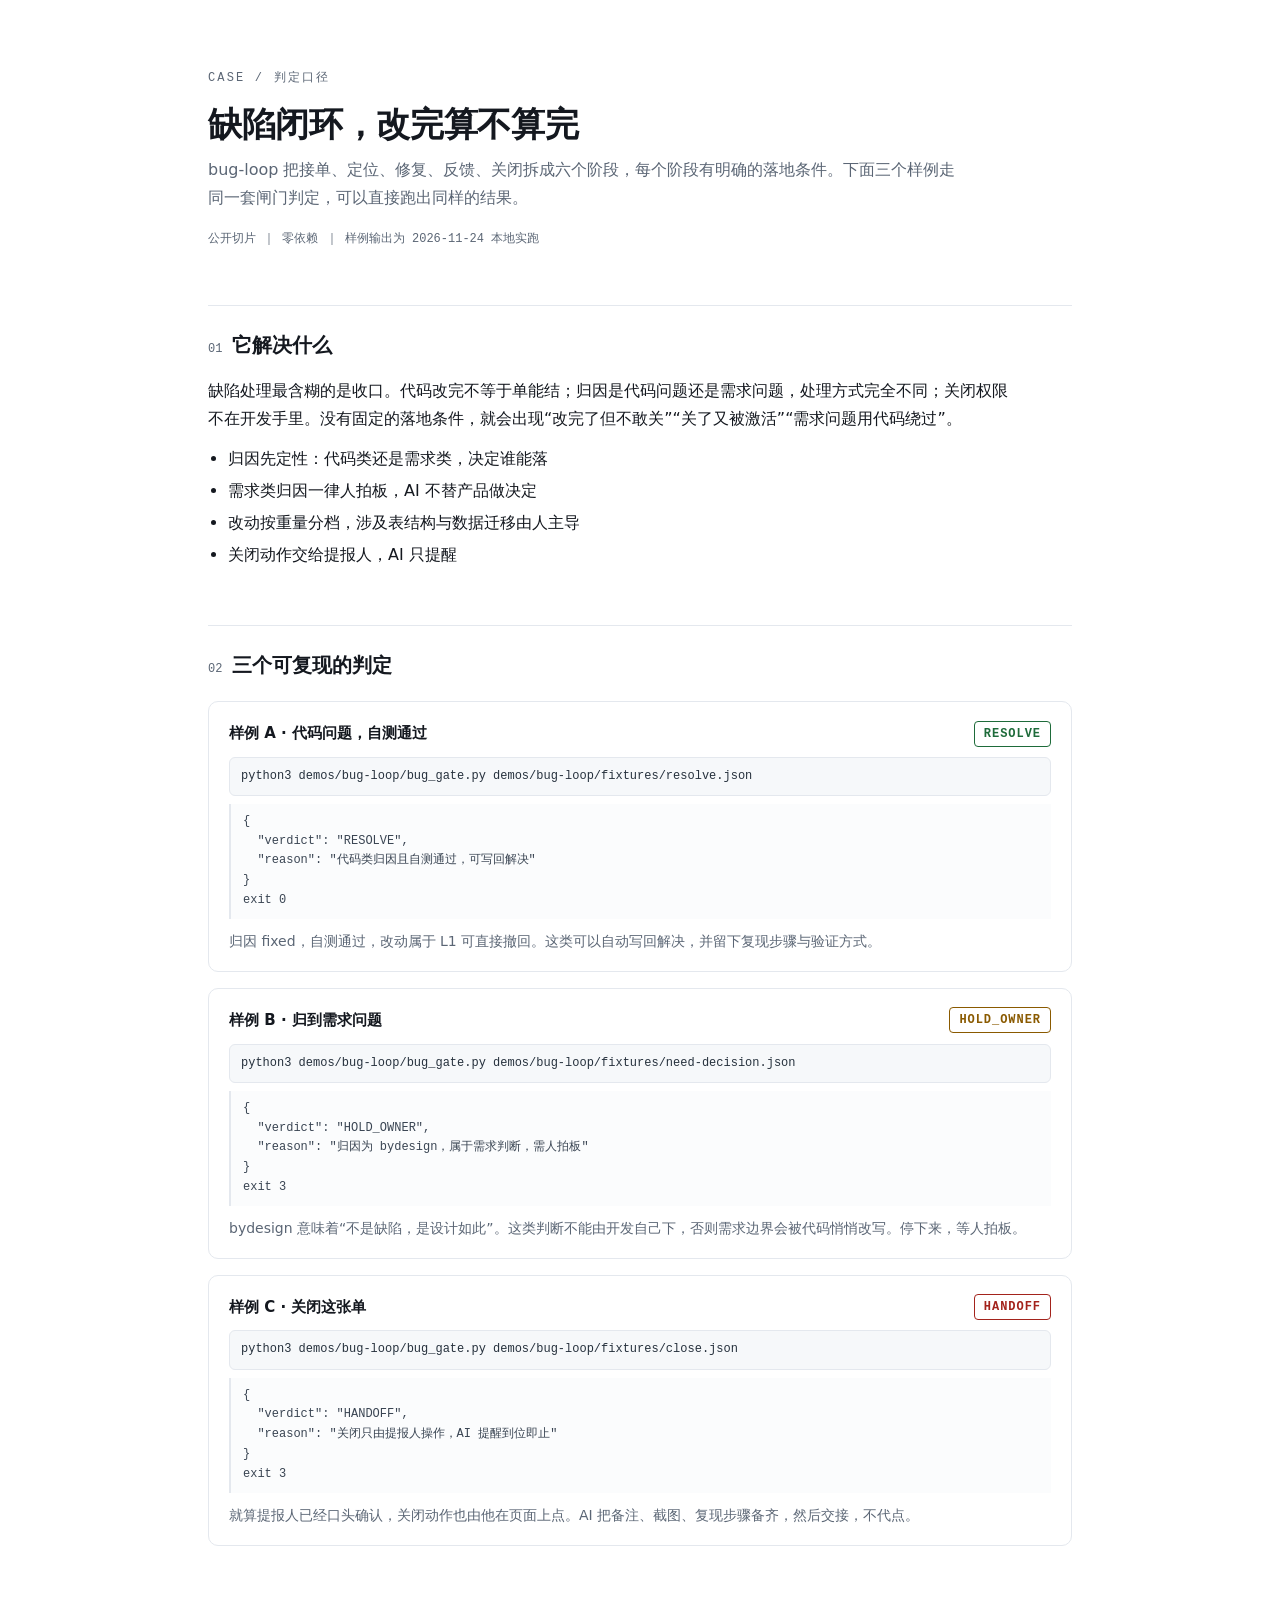
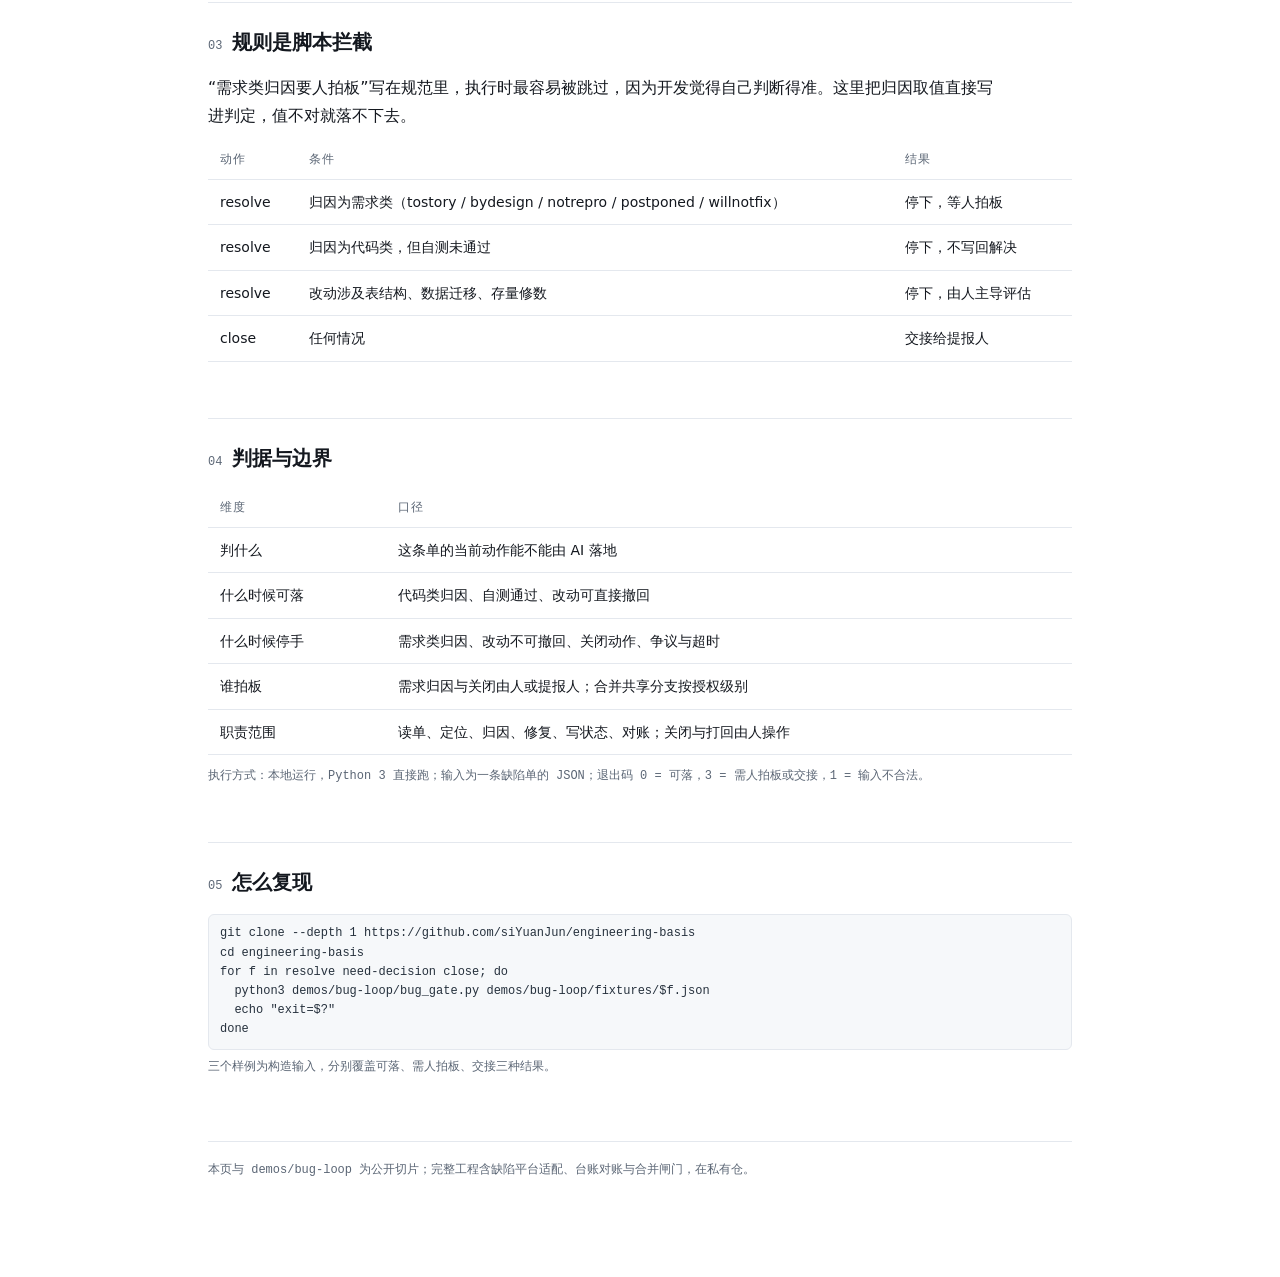
==== cases/bug-loop.html @ cb211ea6 "补缺陷、需求、表达三页，首页与索引同步" ====
<!DOCTYPE html>
<html lang="zh-CN">
<head>
<meta charset="utf-8">
<meta name="viewport" content="width=device-width, initial-scale=1">
<title>bug-loop · 缺陷收口的判定口径</title>
<style>
  :root{
    --ink:#14181F; --sub:#5B6675; --line:#E4E8EE; --bg:#FFFFFF; --soft:#F6F8FA;
    --block:#A3231C; --approve:#1E6B3A; --escalate:#8A5A00;
    --mono:ui-monospace,SFMono-Regular,"SF Mono",Menlo,Consolas,"Liberation Mono",monospace;
  }
  *{box-sizing:border-box}
  body{margin:0;background:var(--bg);color:var(--ink);
    font:16px/1.75 "PingFang SC","Noto Sans CJK SC","Microsoft YaHei",system-ui,sans-serif;
    -webkit-font-smoothing:antialiased}
  .wrap{max-width:920px;margin:0 auto;padding:72px 28px 96px}
  .eyebrow{font:12px/1 var(--mono);letter-spacing:.18em;color:var(--sub);text-transform:uppercase}
  h1{font-size:34px;line-height:1.3;margin:18px 0 10px;letter-spacing:-.01em}
  .lead{color:var(--sub);font-size:16px;margin:0 0 8px;max-width:760px}
  .meta{font:12px/1.6 var(--mono);color:var(--sub);margin-top:18px}
  h2{font-size:20px;margin:56px 0 14px;padding-top:22px;border-top:1px solid var(--line)}
  h2 .n{font:12px/1 var(--mono);color:var(--sub);margin-right:10px}
  p{margin:0 0 12px;max-width:800px}
  ul{margin:0 0 12px;padding-left:20px;max-width:800px}
  li{margin:4px 0}
  .cards{display:grid;gap:16px;margin:18px 0 8px}
  .card{border:1px solid var(--line);border-radius:10px;padding:18px 20px;background:#fff}
  .card .hd{display:flex;align-items:center;justify-content:space-between;gap:12px;margin-bottom:10px}
  .card .hd b{font-size:15px}
  .badge{font:600 12px/1 var(--mono);letter-spacing:.08em;padding:6px 9px;border-radius:4px;border:1px solid currentColor}
  .badge.block{color:var(--block)}
  .badge.approve{color:var(--approve)}
  .badge.escalate{color:var(--escalate)}
  .cmd{font:12px/1.6 var(--mono);background:var(--soft);border:1px solid var(--line);
    border-radius:6px;padding:9px 11px;margin:8px 0;color:#26313D;overflow-x:auto;white-space:pre}
  .out{font:12px/1.65 var(--mono);background:#FBFCFD;border-left:2px solid var(--line);
    padding:8px 12px;margin:6px 0 10px;color:#3A4553;white-space:pre;overflow-x:auto}
  .say{font-size:14px;color:var(--sub);margin:0}
  table{width:100%;border-collapse:collapse;margin:12px 0;font-size:14px}
  th,td{text-align:left;padding:10px 12px;border-bottom:1px solid var(--line);vertical-align:top}
  th{font:12px/1.4 var(--mono);color:var(--sub);letter-spacing:.06em;font-weight:500}
  .k{font:12px/1.6 var(--mono);color:var(--sub)}
  footer{margin-top:64px;padding-top:18px;border-top:1px solid var(--line);
    font:12px/1.8 var(--mono);color:var(--sub)}
</style>
</head>
<body>
<div class="wrap">

  <div class="eyebrow">CASE / 判定口径</div>
  <h1>缺陷闭环，改完算不算完</h1>
  <p class="lead">bug-loop 把接单、定位、修复、反馈、关闭拆成六个阶段，每个阶段有明确的落地条件。下面三个样例走同一套闸门判定，可以直接跑出同样的结果。</p>
  <div class="meta">公开切片 ｜ 零依赖 ｜ 样例输出为 2026-11-24 本地实跑</div>

  <h2><span class="n">01</span>它解决什么</h2>
  <p>缺陷处理最含糊的是收口。代码改完不等于单能结；归因是代码问题还是需求问题，处理方式完全不同；关闭权限不在开发手里。没有固定的落地条件，就会出现“改完了但不敢关”“关了又被激活”“需求问题用代码绕过”。</p>
  <ul>
    <li>归因先定性：代码类还是需求类，决定谁能落</li>
    <li>需求类归因一律人拍板，AI 不替产品做决定</li>
    <li>改动按重量分档，涉及表结构与数据迁移由人主导</li>
    <li>关闭动作交给提报人，AI 只提醒</li>
  </ul>

  <h2><span class="n">02</span>三个可复现的判定</h2>
  <div class="cards">

    <div class="card">
      <div class="hd"><b>样例 A · 代码问题，自测通过</b><span class="badge approve">RESOLVE</span></div>
      <div class="cmd">python3 demos/bug-loop/bug_gate.py demos/bug-loop/fixtures/resolve.json</div>
      <div class="out">{
  "verdict": "RESOLVE",
  "reason": "代码类归因且自测通过，可写回解决"
}
exit 0</div>
      <p class="say">归因 fixed，自测通过，改动属于 L1 可直接撤回。这类可以自动写回解决，并留下复现步骤与验证方式。</p>
    </div>

    <div class="card">
      <div class="hd"><b>样例 B · 归到需求问题</b><span class="badge escalate">HOLD_OWNER</span></div>
      <div class="cmd">python3 demos/bug-loop/bug_gate.py demos/bug-loop/fixtures/need-decision.json</div>
      <div class="out">{
  "verdict": "HOLD_OWNER",
  "reason": "归因为 bydesign，属于需求判断，需人拍板"
}
exit 3</div>
      <p class="say">bydesign 意味着“不是缺陷，是设计如此”。这类判断不能由开发自己下，否则需求边界会被代码悄悄改写。停下来，等人拍板。</p>
    </div>

    <div class="card">
      <div class="hd"><b>样例 C · 关闭这张单</b><span class="badge block">HANDOFF</span></div>
      <div class="cmd">python3 demos/bug-loop/bug_gate.py demos/bug-loop/fixtures/close.json</div>
      <div class="out">{
  "verdict": "HANDOFF",
  "reason": "关闭只由提报人操作，AI 提醒到位即止"
}
exit 3</div>
      <p class="say">就算提报人已经口头确认，关闭动作也由他在页面上点。AI 把备注、截图、复现步骤备齐，然后交接，不代点。</p>
    </div>

  </div>

  <h2><span class="n">03</span>规则是脚本拦截</h2>
  <p>“需求类归因要人拍板”写在规范里，执行时最容易被跳过，因为开发觉得自己判断得准。这里把归因取值直接写进判定，值不对就落不下去。</p>
  <table>
    <tr><th>动作</th><th>条件</th><th>结果</th></tr>
    <tr><td>resolve</td><td>归因为需求类（tostory / bydesign / notrepro / postponed / willnotfix）</td><td>停下，等人拍板</td></tr>
    <tr><td>resolve</td><td>归因为代码类，但自测未通过</td><td>停下，不写回解决</td></tr>
    <tr><td>resolve</td><td>改动涉及表结构、数据迁移、存量修数</td><td>停下，由人主导评估</td></tr>
    <tr><td>close</td><td>任何情况</td><td>交接给提报人</td></tr>
  </table>

  <h2><span class="n">04</span>判据与边界</h2>
  <table>
    <tr><th>维度</th><th>口径</th></tr>
    <tr><td>判什么</td><td>这条单的当前动作能不能由 AI 落地</td></tr>
    <tr><td>什么时候可落</td><td>代码类归因、自测通过、改动可直接撤回</td></tr>
    <tr><td>什么时候停手</td><td>需求类归因、改动不可撤回、关闭动作、争议与超时</td></tr>
    <tr><td>谁拍板</td><td>需求归因与关闭由人或提报人；合并共享分支按授权级别</td></tr>
    <tr><td>职责范围</td><td>读单、定位、归因、修复、写状态、对账；关闭与打回由人操作</td></tr>
  </table>
  <p class="k">执行方式：本地运行，Python 3 直接跑；输入为一条缺陷单的 JSON；退出码 0 = 可落，3 = 需人拍板或交接，1 = 输入不合法。</p>

  <h2><span class="n">05</span>怎么复现</h2>
  <div class="cmd">git clone --depth 1 https://github.com/siYuanJun/engineering-basis
cd engineering-basis
for f in resolve need-decision close; do
  python3 demos/bug-loop/bug_gate.py demos/bug-loop/fixtures/$f.json
  echo "exit=$?"
done</div>
  <p class="k">三个样例为构造输入，分别覆盖可落、需人拍板、交接三种结果。</p>

  <footer>
    本页与 demos/bug-loop 为公开切片；完整工程含缺陷平台适配、台账对账与合并闸门，在私有仓。
  </footer>

</div>
</body>
</html>
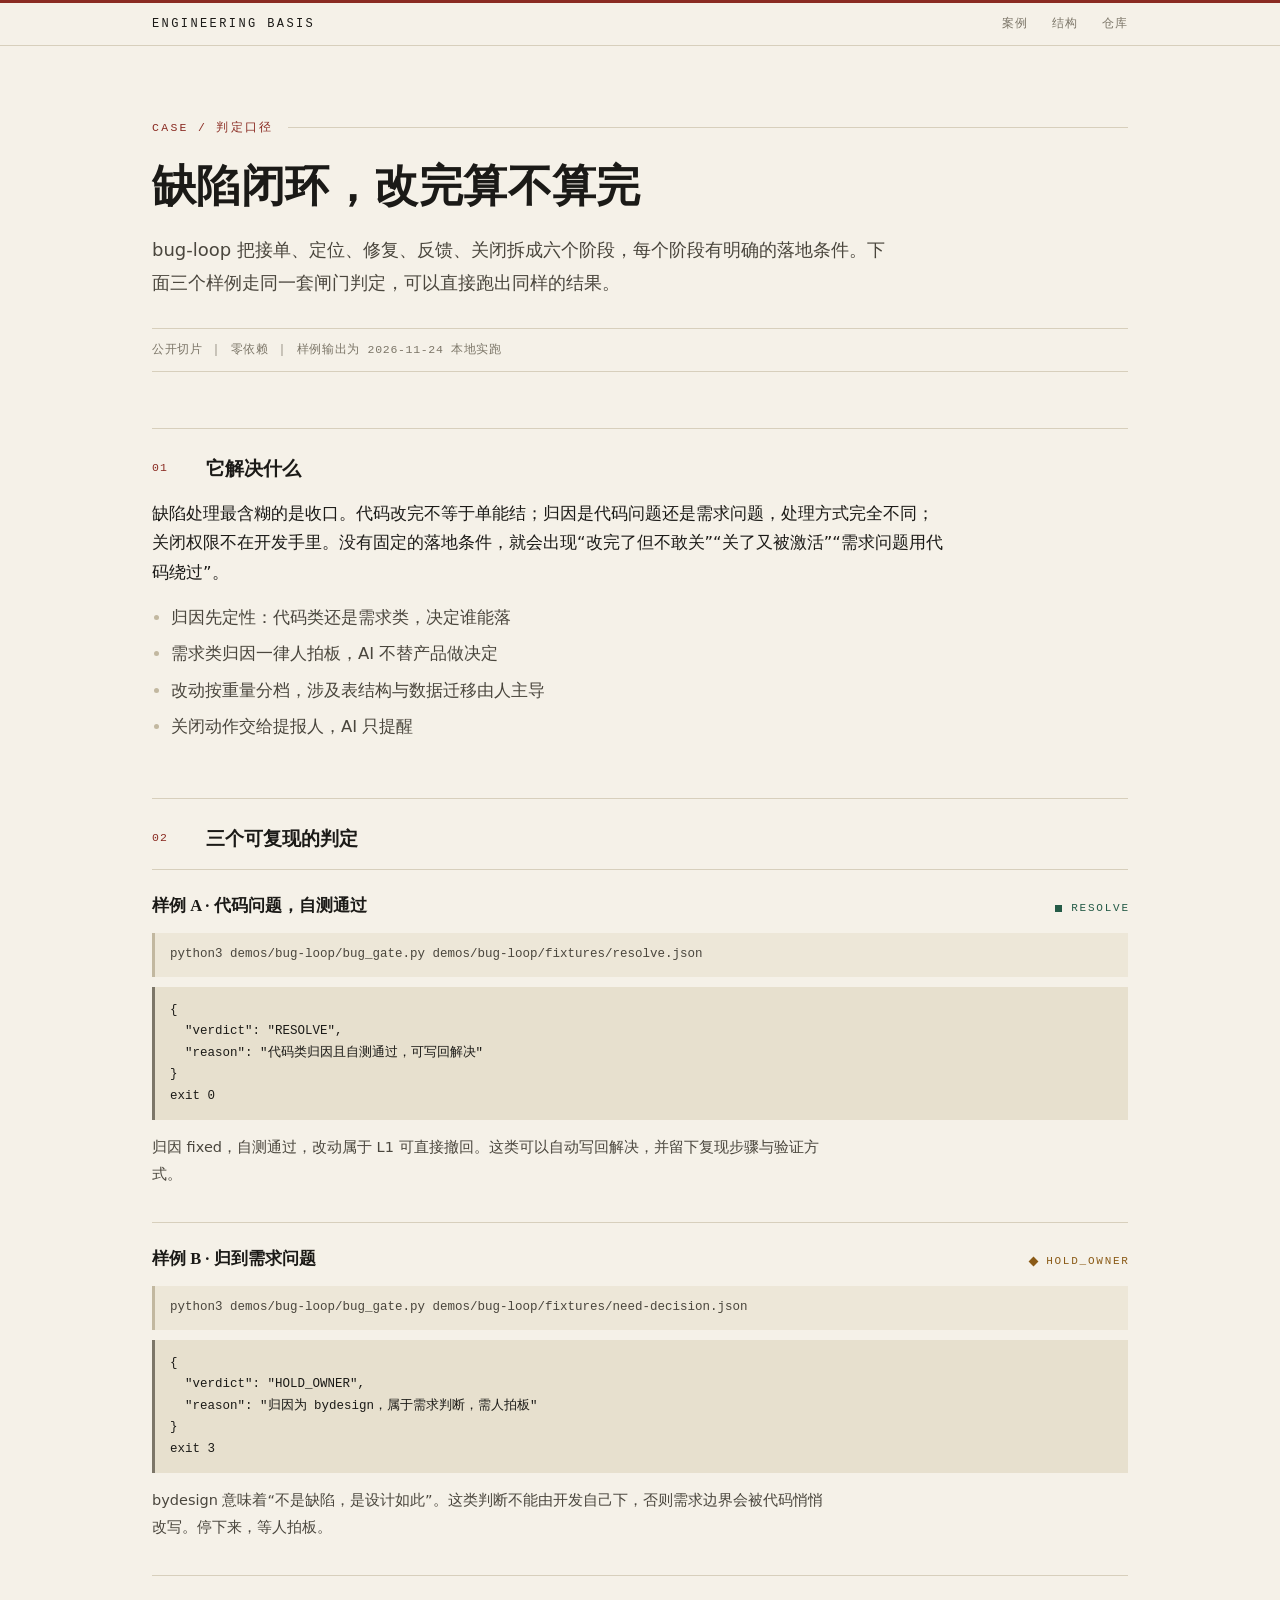
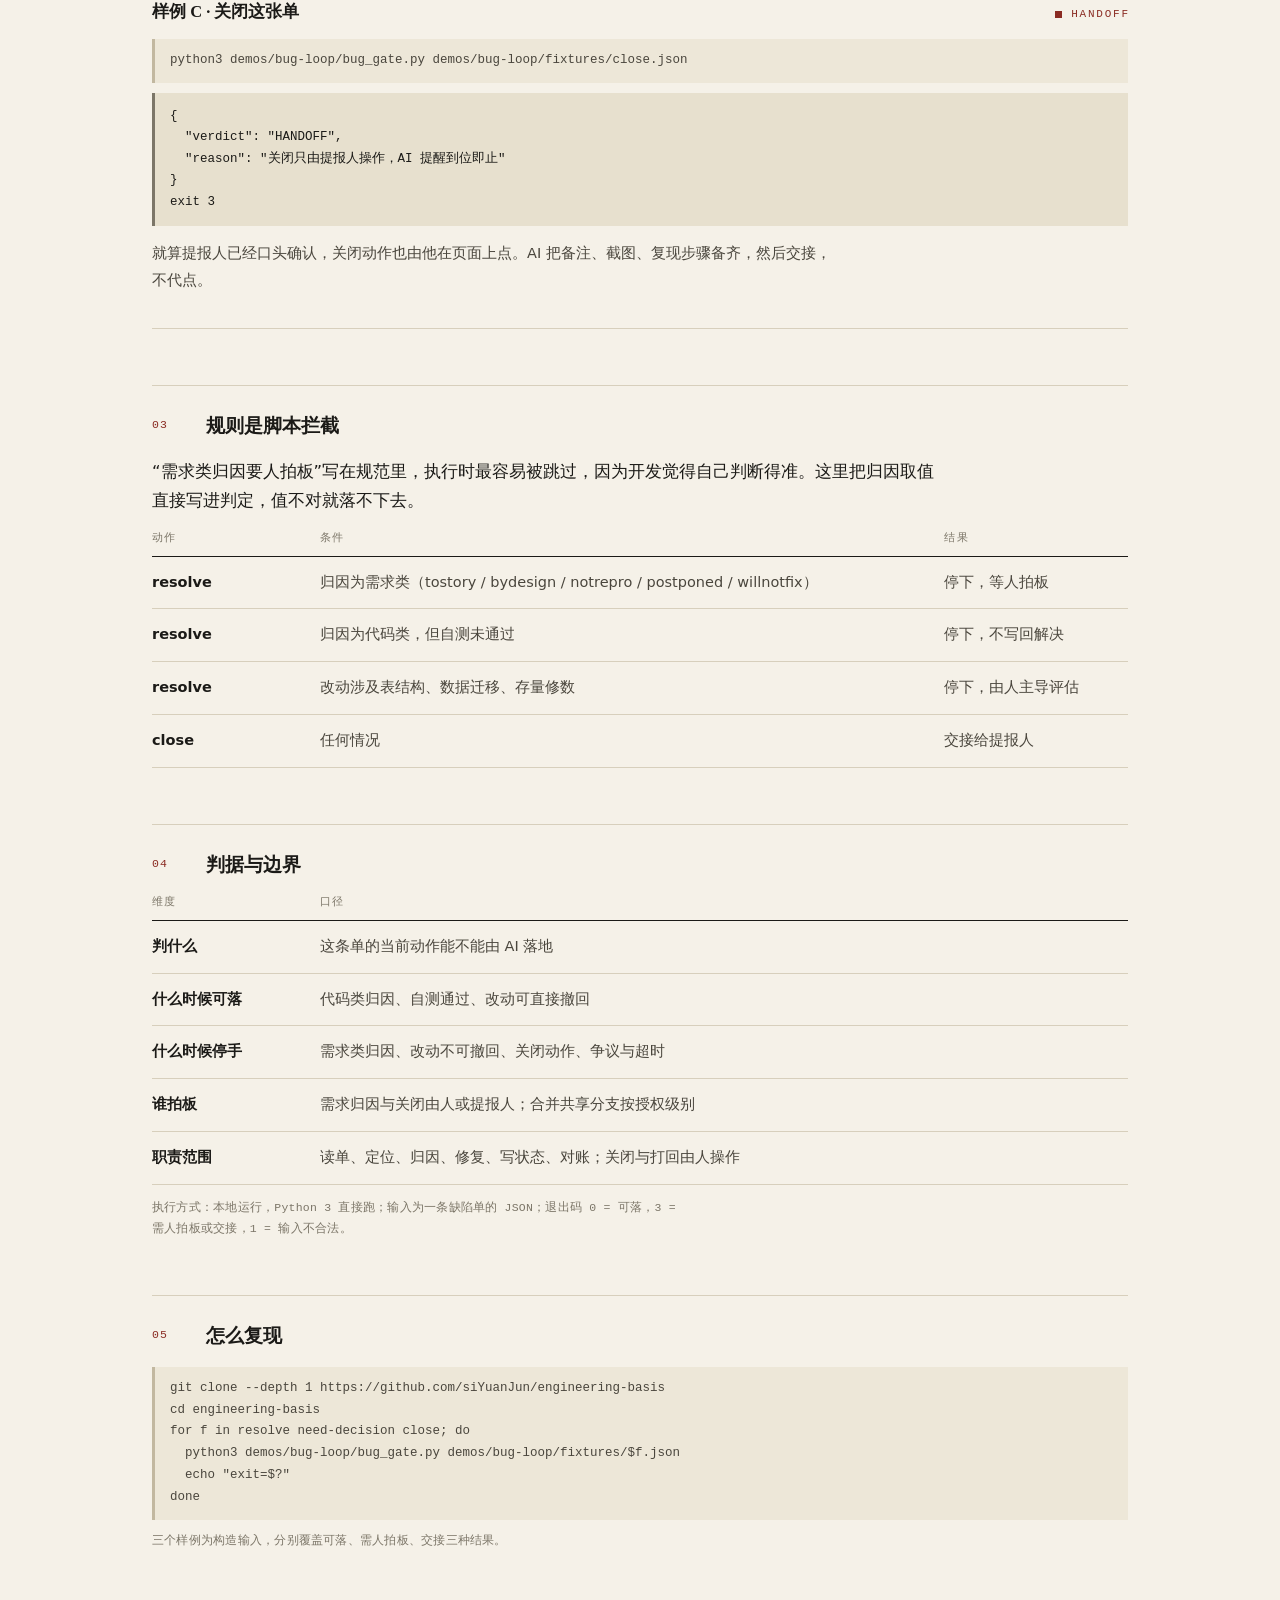
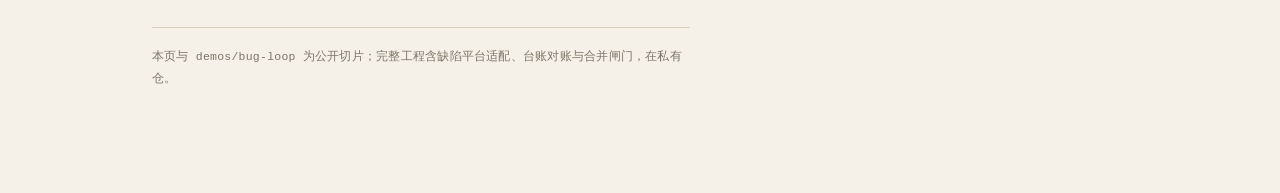
==== commit d7a093d2: "style: 站点改为手册版式，抽出共享样式" ====
--- a/cases/bug-loop.html
+++ b/cases/bug-loop.html
@@ -4,48 +4,21 @@
 <meta charset="utf-8">
 <meta name="viewport" content="width=device-width, initial-scale=1">
 <title>bug-loop · 缺陷收口的判定口径</title>
-<style>
-  :root{
-    --ink:#14181F; --sub:#5B6675; --line:#E4E8EE; --bg:#FFFFFF; --soft:#F6F8FA;
-    --block:#A3231C; --approve:#1E6B3A; --escalate:#8A5A00;
-    --mono:ui-monospace,SFMono-Regular,"SF Mono",Menlo,Consolas,"Liberation Mono",monospace;
-  }
-  *{box-sizing:border-box}
-  body{margin:0;background:var(--bg);color:var(--ink);
-    font:16px/1.75 "PingFang SC","Noto Sans CJK SC","Microsoft YaHei",system-ui,sans-serif;
-    -webkit-font-smoothing:antialiased}
-  .wrap{max-width:920px;margin:0 auto;padding:72px 28px 96px}
-  .eyebrow{font:12px/1 var(--mono);letter-spacing:.18em;color:var(--sub);text-transform:uppercase}
-  h1{font-size:34px;line-height:1.3;margin:18px 0 10px;letter-spacing:-.01em}
-  .lead{color:var(--sub);font-size:16px;margin:0 0 8px;max-width:760px}
-  .meta{font:12px/1.6 var(--mono);color:var(--sub);margin-top:18px}
-  h2{font-size:20px;margin:56px 0 14px;padding-top:22px;border-top:1px solid var(--line)}
-  h2 .n{font:12px/1 var(--mono);color:var(--sub);margin-right:10px}
-  p{margin:0 0 12px;max-width:800px}
-  ul{margin:0 0 12px;padding-left:20px;max-width:800px}
-  li{margin:4px 0}
-  .cards{display:grid;gap:16px;margin:18px 0 8px}
-  .card{border:1px solid var(--line);border-radius:10px;padding:18px 20px;background:#fff}
-  .card .hd{display:flex;align-items:center;justify-content:space-between;gap:12px;margin-bottom:10px}
-  .card .hd b{font-size:15px}
-  .badge{font:600 12px/1 var(--mono);letter-spacing:.08em;padding:6px 9px;border-radius:4px;border:1px solid currentColor}
-  .badge.block{color:var(--block)}
-  .badge.approve{color:var(--approve)}
-  .badge.escalate{color:var(--escalate)}
-  .cmd{font:12px/1.6 var(--mono);background:var(--soft);border:1px solid var(--line);
-    border-radius:6px;padding:9px 11px;margin:8px 0;color:#26313D;overflow-x:auto;white-space:pre}
-  .out{font:12px/1.65 var(--mono);background:#FBFCFD;border-left:2px solid var(--line);
-    padding:8px 12px;margin:6px 0 10px;color:#3A4553;white-space:pre;overflow-x:auto}
-  .say{font-size:14px;color:var(--sub);margin:0}
-  table{width:100%;border-collapse:collapse;margin:12px 0;font-size:14px}
-  th,td{text-align:left;padding:10px 12px;border-bottom:1px solid var(--line);vertical-align:top}
-  th{font:12px/1.4 var(--mono);color:var(--sub);letter-spacing:.06em;font-weight:500}
-  .k{font:12px/1.6 var(--mono);color:var(--sub)}
-  footer{margin-top:64px;padding-top:18px;border-top:1px solid var(--line);
-    font:12px/1.8 var(--mono);color:var(--sub)}
-</style>
+<link rel="stylesheet" href="../assets/base.css">
 </head>
 <body>
+
+<header class="top">
+  <div class="inner">
+    <a class="brand" href="../index.html">Engineering Basis</a>
+    <nav>
+      <a href="../index.html#cases">案例</a>
+      <a href="../index.html#structure">结构</a>
+      <a href="https://github.com/siYuanJun/engineering-basis">仓库</a>
+    </nav>
+  </div>
+</header>
+
 <div class="wrap">
 
   <div class="eyebrow">CASE / 判定口径</div>
--- a/assets/base.css
+++ b/assets/base.css
@@ -0,0 +1,184 @@
+:root{
+  --paper:#F5F1E8;
+  --paper-2:#EDE7D8;
+  --paper-3:#E7E0CE;
+  --ink:#1B1A17;
+  --ink-2:#4A463D;
+  --ink-3:#7C7668;
+  --rule:#D7CFBC;
+  --rule-2:#C2B8A0;
+  --seal:#8A2B22;
+  --pass:#255B47;
+  --warn:#8A5A16;
+  --serif:"Songti SC","Noto Serif CJK SC","Source Han Serif SC","SimSun",Georgia,serif;
+  --sans:"PingFang SC","Noto Sans CJK SC","Microsoft YaHei",system-ui,sans-serif;
+  --mono:"IBM Plex Mono","JetBrains Mono",ui-monospace,SFMono-Regular,Menlo,Consolas,monospace;
+}
+*{box-sizing:border-box}
+html{-webkit-text-size-adjust:100%}
+body{
+  margin:0;background:var(--paper);color:var(--ink);
+  font:16.5px/1.78 var(--sans);
+  -webkit-font-smoothing:antialiased;
+  text-rendering:optimizeLegibility;
+}
+a{color:inherit}
+a:focus-visible{outline:2px solid var(--seal);outline-offset:3px}
+
+.top{
+  position:sticky;top:0;z-index:20;
+  background:rgba(245,241,232,.94);
+  backdrop-filter:blur(8px);
+  border-bottom:1px solid var(--rule);
+  border-top:3px solid var(--seal);
+}
+.top .inner{
+  max-width:1040px;margin:0 auto;padding:15px 32px;
+  display:flex;justify-content:space-between;align-items:baseline;gap:24px;
+}
+.brand{font:12px/1 var(--mono);letter-spacing:.2em;text-transform:uppercase;text-decoration:none;color:var(--ink)}
+.top nav{display:flex;gap:24px;flex-wrap:wrap}
+.top nav a{font:12px/1 var(--mono);letter-spacing:.08em;color:var(--ink-3);text-decoration:none}
+.top nav a:hover{color:var(--seal)}
+
+.wrap{max-width:1040px;margin:0 auto;padding:76px 32px 104px}
+
+.eyebrow{
+  font:11.5px/1 var(--mono);letter-spacing:.2em;text-transform:uppercase;
+  color:var(--seal);display:flex;align-items:center;gap:14px;
+}
+.eyebrow::after{content:"";flex:1;height:1px;background:var(--rule)}
+
+h1{
+  font-family:var(--serif);font-weight:600;
+  font-size:clamp(30px,4.4vw,44px);line-height:1.34;letter-spacing:.01em;
+  margin:24px 0 18px;text-wrap:balance;
+}
+.lead{color:var(--ink-2);font-size:18px;line-height:1.82;margin:0;max-width:64ch}
+.meta{
+  font:11.5px/1.7 var(--mono);letter-spacing:.06em;color:var(--ink-3);
+  margin:28px 0 0;padding:11px 0;
+  border-top:1px solid var(--rule);border-bottom:1px solid var(--rule);
+}
+
+h2{
+  position:relative;
+  font-family:var(--serif);font-weight:600;font-size:19px;line-height:1.5;
+  margin:56px 0 16px;padding:26px 0 0 54px;
+  border-top:1px solid var(--rule);
+}
+h2 .n{
+  position:absolute;left:0;top:33px;
+  font:11.5px/1 var(--mono);letter-spacing:.1em;color:var(--seal);
+}
+
+p{margin:0 0 16px;max-width:76ch}
+ul{margin:0 0 20px;padding-left:1.15em;max-width:76ch}
+li{margin:0 0 7px;color:var(--ink-2)}
+li::marker{color:var(--rule-2)}
+
+/* 判定块：上边线分隔，不做卡片嵌套 */
+.cards{display:grid;grid-template-columns:minmax(0,1fr);margin:8px 0 8px}
+.card{border-top:1px solid var(--rule);padding:24px 0 10px;min-width:0}
+.card:last-child{border-bottom:1px solid var(--rule)}
+.hd{display:flex;justify-content:space-between;align-items:baseline;gap:20px;margin-bottom:14px}
+.hd b{font-family:var(--serif);font-weight:600;font-size:16.5px;line-height:1.5;min-width:0}
+.badge{
+  position:relative;flex:none;
+  font:11px/1 var(--mono);letter-spacing:.16em;padding:5px 0 5px 16px;margin-right:-.16em;
+}
+.badge::before{content:"";position:absolute;left:0;top:50%;width:7px;height:7px;margin-top:-3.5px}
+.badge.block{color:var(--seal)}
+.badge.block::before{background:var(--seal)}
+.badge.approve{color:var(--pass)}
+.badge.approve::before{background:var(--pass)}
+.badge.escalate{color:var(--warn)}
+.badge.escalate::before{background:var(--warn);transform:rotate(45deg)}
+
+.cmd{
+  font:12.5px/1.75 var(--mono);color:var(--ink-2);
+  background:var(--paper-2);border-left:3px solid var(--rule-2);
+  padding:11px 15px;margin:0 0 10px;
+  white-space:pre;overflow-x:auto;
+}
+.out{
+  font:12.5px/1.72 var(--mono);color:var(--ink);
+  background:var(--paper-3);border-left:3px solid var(--ink-3);
+  padding:13px 15px;margin:0 0 14px;
+  white-space:pre-wrap;overflow-wrap:anywhere;
+}
+.say{color:var(--ink-2);font-size:14.5px;line-height:1.85;margin:0 0 24px;max-width:74ch}
+
+.rule{
+  border-top:1px solid var(--rule);border-bottom:1px solid var(--rule);
+  padding:20px 0 12px;margin:16px 0;
+}
+.rule b{display:block;font-family:var(--serif);font-weight:600;font-size:15.5px;margin-bottom:12px}
+
+table{width:100%;border-collapse:collapse;margin:14px 0 12px;font-size:14.5px}
+th{
+  font:11px/1.4 var(--mono);letter-spacing:.1em;color:var(--ink-3);
+  text-align:left;padding:0 16px 9px 0;border-bottom:1px solid var(--ink);font-weight:400;
+}
+td{padding:13px 16px 13px 0;border-bottom:1px solid var(--rule);vertical-align:top;color:var(--ink-2)}
+td:first-child{width:168px;color:var(--ink);font-weight:600}
+
+.k{font:11.5px/1.85 var(--mono);color:var(--ink-3);max-width:76ch;letter-spacing:.02em}
+
+.quote{
+  font-family:var(--serif);font-size:19px;line-height:1.92;
+  color:var(--ink);border-left:2px solid var(--seal);
+  padding:2px 0 2px 22px;margin:6px 0 0;max-width:58ch;
+}
+
+footer{
+  margin-top:76px;padding-top:18px;border-top:1px solid var(--rule);
+  font:11.5px/1.9 var(--mono);color:var(--ink-3);letter-spacing:.02em;max-width:78ch;
+}
+
+.figures{
+  display:grid;grid-template-columns:repeat(4,1fr);margin:36px 0 4px;padding:0;
+  border-top:1px solid var(--ink);border-bottom:1px solid var(--rule);
+}
+.figures div{padding:16px 18px 15px 0;border-right:1px solid var(--rule)}
+.figures div:last-child{border-right:0}
+.figures dt{font:11px/1 var(--mono);letter-spacing:.14em;color:var(--ink-3)}
+.figures dd{margin:10px 0 0;font-family:var(--serif);font-size:29px;line-height:1}
+
+.item{
+  display:grid;grid-template-columns:44px minmax(0,1fr) auto;column-gap:20px;
+  padding:22px 14px 22px 0;border-top:1px solid var(--rule);text-decoration:none;
+  transition:background .18s;
+}
+.item:last-of-type{border-bottom:1px solid var(--rule)}
+.item:hover{background:rgba(138,43,34,.05)}
+.item .idx{grid-column:1;grid-row:1;font:11.5px/1 var(--mono);color:var(--seal);letter-spacing:.1em;padding-top:7px}
+.item b{grid-column:2;grid-row:1;font-family:var(--serif);font-weight:600;font-size:20px;line-height:1.4}
+.item .desc{grid-column:2;grid-row:2;color:var(--ink-2);font-size:14.5px;line-height:1.8;margin-top:7px;max-width:62ch}
+.item .tag{
+  grid-column:3;grid-row:1;align-self:start;margin:0;padding-top:9px;
+  font:10.5px/1 var(--mono);letter-spacing:.12em;color:var(--ink-3);white-space:nowrap;
+}
+
+.cols{display:grid;grid-template-columns:1fr 1fr;gap:0;border-top:1px solid var(--rule)}
+.cols div{padding:19px 26px 19px 0;border-bottom:1px solid var(--rule)}
+.cols div b{display:block;font:11.5px/1 var(--mono);letter-spacing:.12em;color:var(--seal);margin-bottom:9px}
+.cols div p{color:var(--ink-2);font-size:14.5px;margin:0;max-width:42ch}
+
+@media (max-width:760px){
+  .figures{grid-template-columns:repeat(2,1fr)}
+  .figures div:nth-child(2){border-right:0}
+  .item{grid-template-columns:34px minmax(0,1fr)}
+  .item .tag{display:none}
+  .item b{font-size:18px}
+  .cols{grid-template-columns:1fr}
+  .top .inner{padding:14px 20px}
+  .top nav{gap:16px}
+  .wrap{padding:48px 20px 72px}
+  h1{font-size:29px}
+  .lead{font-size:16.5px}
+  h2{padding-left:0}
+  h2 .n{position:static;display:block;margin-bottom:6px}
+  .hd{flex-direction:column;gap:6px;align-items:flex-start}
+  td:first-child{width:120px}
+}
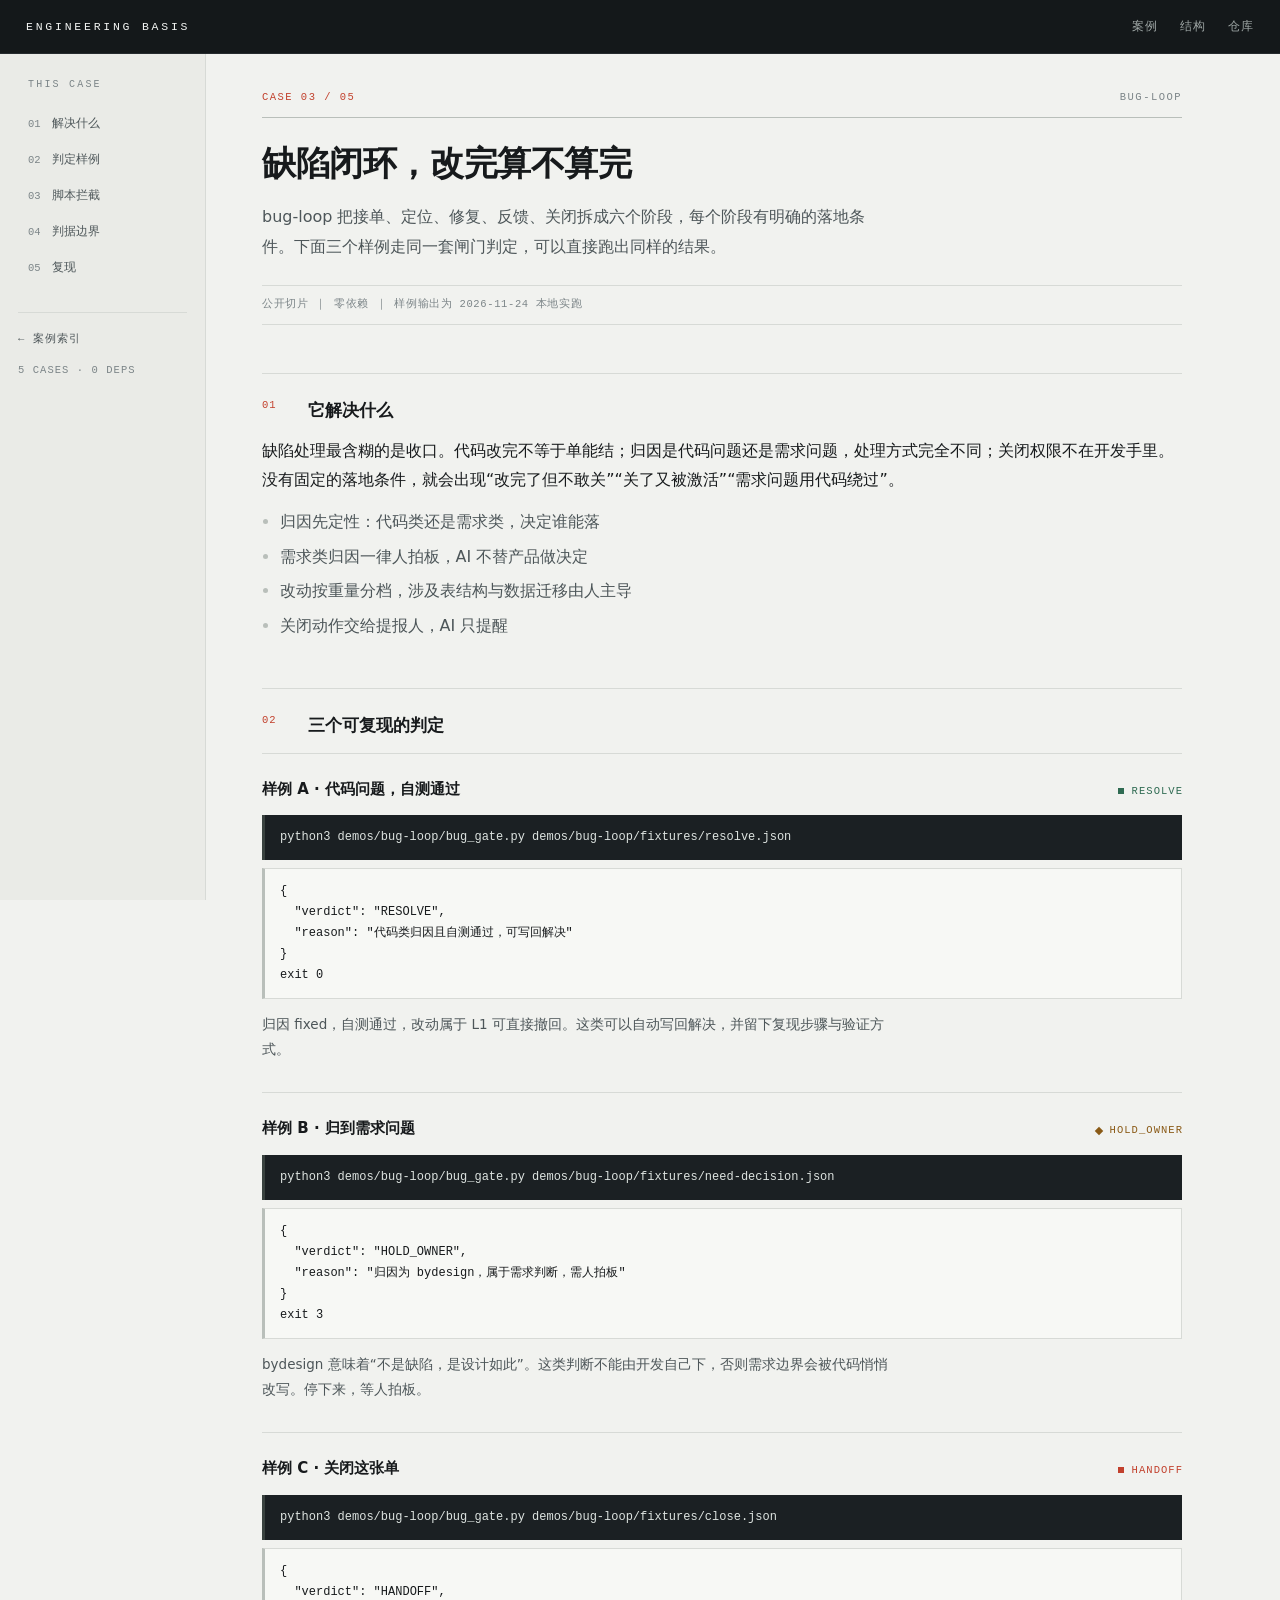
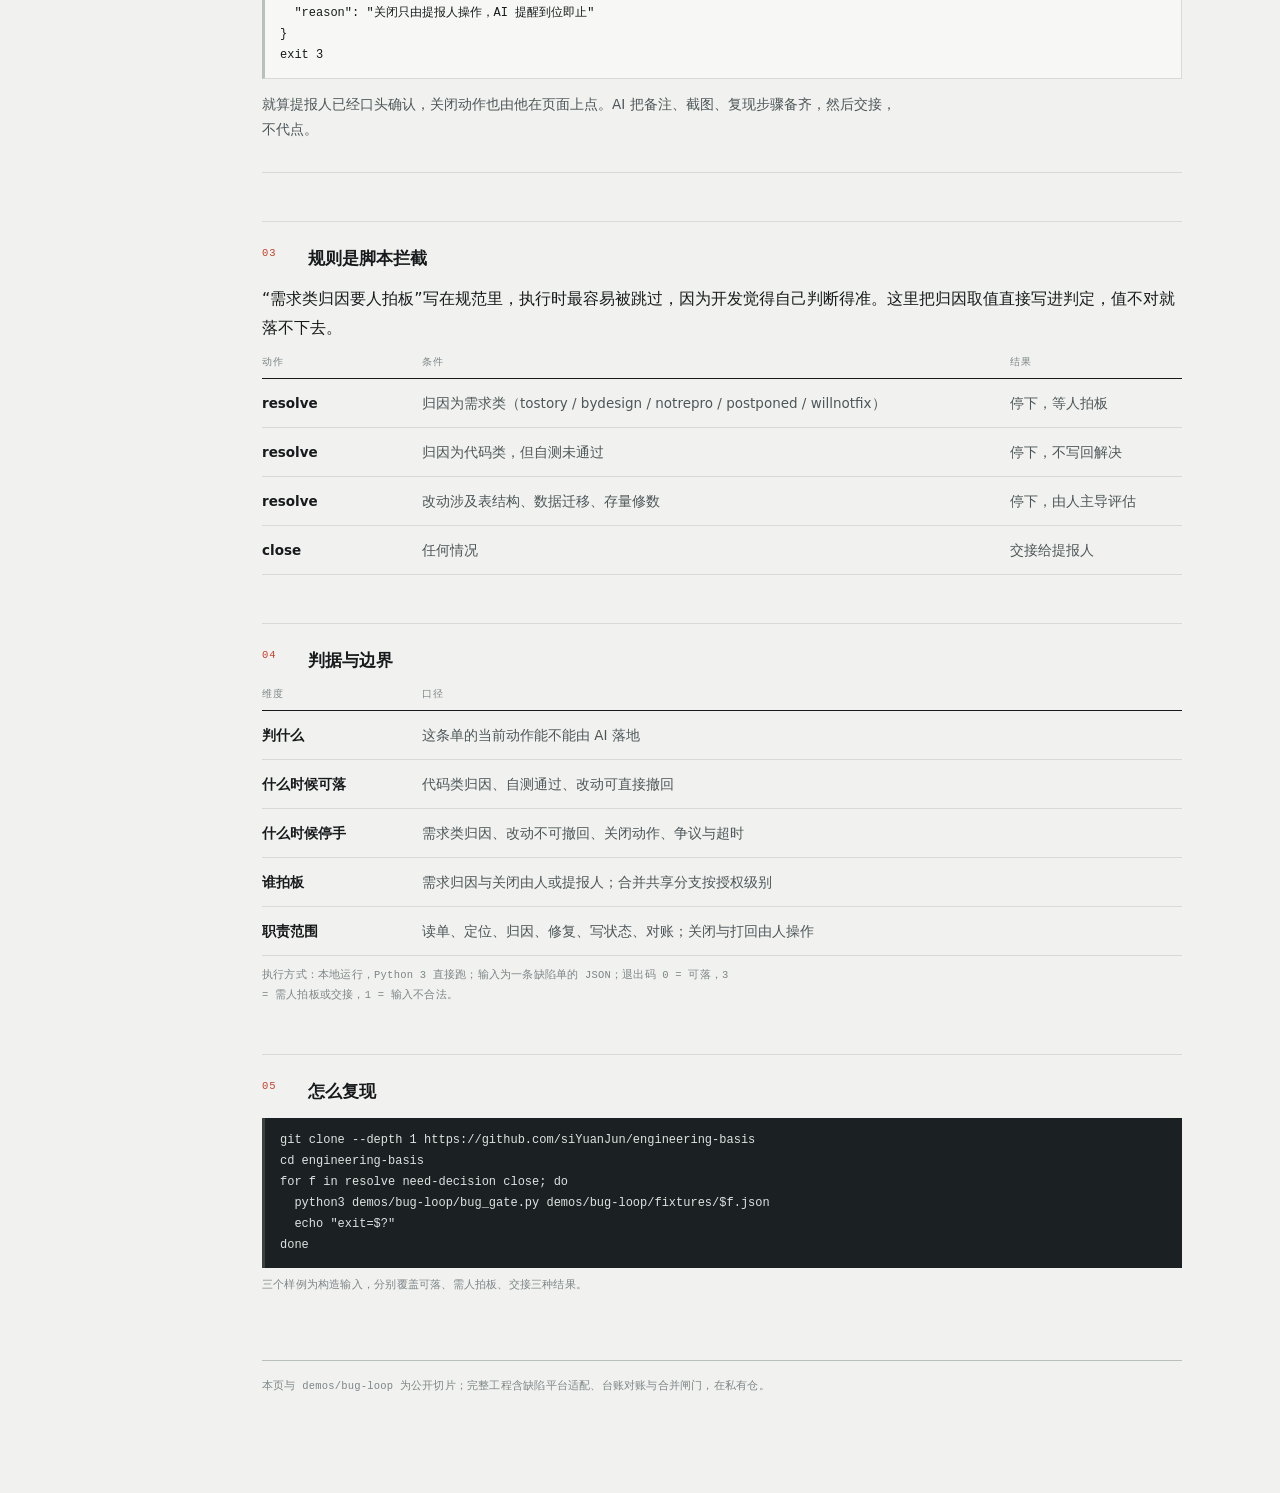
==== commit 5a9db1ab: "style: 站点改为左侧索引与判定表骨架" ====
--- a/cases/bug-loop.html
+++ b/cases/bug-loop.html
@@ -9,24 +9,37 @@
 <body>
 
 <header class="top">
-  <div class="inner">
-    <a class="brand" href="../index.html">Engineering Basis</a>
-    <nav>
-      <a href="../index.html#cases">案例</a>
-      <a href="../index.html#structure">结构</a>
-      <a href="https://github.com/siYuanJun/engineering-basis">仓库</a>
-    </nav>
-  </div>
+  <a class="brand" href="../index.html">Engineering Basis</a>
+  <nav>
+    <a href="../index.html#cases">案例</a>
+    <a href="../index.html#structure">结构</a>
+    <a href="https://github.com/siYuanJun/engineering-basis">仓库</a>
+  </nav>
 </header>
 
-<div class="wrap">
+<aside class="side">
+  <div class="label">This case</div>
+  <nav>
+    <a href="#s1"><span>01</span>解决什么</a>
+    <a href="#s2"><span>02</span>判定样例</a>
+    <a href="#s3"><span>03</span>脚本拦截</a>
+    <a href="#s4"><span>04</span>判据边界</a>
+    <a href="#s5"><span>05</span>复现</a>
+  </nav>
+  <div class="side-foot">
+    <a href="../index.html">← 案例索引</a>
+    5 CASES · 0 DEPS
+  </div>
+</aside>
 
-  <div class="eyebrow">CASE / 判定口径</div>
+<main class="main">
+
+  <div class="kicker"><span class="lead-word">CASE 03 / 05</span><span>BUG-LOOP</span></div>
   <h1>缺陷闭环，改完算不算完</h1>
   <p class="lead">bug-loop 把接单、定位、修复、反馈、关闭拆成六个阶段，每个阶段有明确的落地条件。下面三个样例走同一套闸门判定，可以直接跑出同样的结果。</p>
   <div class="meta">公开切片 ｜ 零依赖 ｜ 样例输出为 2026-11-24 本地实跑</div>
 
-  <h2><span class="n">01</span>它解决什么</h2>
+  <h2 id="s1"><span class="n">01</span>它解决什么</h2>
   <p>缺陷处理最含糊的是收口。代码改完不等于单能结；归因是代码问题还是需求问题，处理方式完全不同；关闭权限不在开发手里。没有固定的落地条件，就会出现“改完了但不敢关”“关了又被激活”“需求问题用代码绕过”。</p>
   <ul>
     <li>归因先定性：代码类还是需求类，决定谁能落</li>
@@ -35,7 +48,7 @@
     <li>关闭动作交给提报人，AI 只提醒</li>
   </ul>
 
-  <h2><span class="n">02</span>三个可复现的判定</h2>
+  <h2 id="s2"><span class="n">02</span>三个可复现的判定</h2>
   <div class="cards">
 
     <div class="card">
@@ -73,7 +86,7 @@
 
   </div>
 
-  <h2><span class="n">03</span>规则是脚本拦截</h2>
+  <h2 id="s3"><span class="n">03</span>规则是脚本拦截</h2>
   <p>“需求类归因要人拍板”写在规范里，执行时最容易被跳过，因为开发觉得自己判断得准。这里把归因取值直接写进判定，值不对就落不下去。</p>
   <table>
     <tr><th>动作</th><th>条件</th><th>结果</th></tr>
@@ -83,7 +96,7 @@
     <tr><td>close</td><td>任何情况</td><td>交接给提报人</td></tr>
   </table>
 
-  <h2><span class="n">04</span>判据与边界</h2>
+  <h2 id="s4"><span class="n">04</span>判据与边界</h2>
   <table>
     <tr><th>维度</th><th>口径</th></tr>
     <tr><td>判什么</td><td>这条单的当前动作能不能由 AI 落地</td></tr>
@@ -94,7 +107,7 @@
   </table>
   <p class="k">执行方式：本地运行，Python 3 直接跑；输入为一条缺陷单的 JSON；退出码 0 = 可落，3 = 需人拍板或交接，1 = 输入不合法。</p>
 
-  <h2><span class="n">05</span>怎么复现</h2>
+  <h2 id="s5"><span class="n">05</span>怎么复现</h2>
   <div class="cmd">git clone --depth 1 https://github.com/siYuanJun/engineering-basis
 cd engineering-basis
 for f in resolve need-decision close; do
@@ -107,6 +120,6 @@
     本页与 demos/bug-loop 为公开切片；完整工程含缺陷平台适配、台账对账与合并闸门，在私有仓。
   </footer>
 
-</div>
+</main>
 </body>
 </html>
--- a/assets/base.css
+++ b/assets/base.css
@@ -1,184 +1,226 @@
 :root{
-  --paper:#F5F1E8;
-  --paper-2:#EDE7D8;
-  --paper-3:#E7E0CE;
-  --ink:#1B1A17;
-  --ink-2:#4A463D;
-  --ink-3:#7C7668;
-  --rule:#D7CFBC;
-  --rule-2:#C2B8A0;
-  --seal:#8A2B22;
-  --pass:#255B47;
+  --bg:#F1F2EF;
+  --bg-2:#EAEBE7;
+  --ink:#171A1C;
+  --ink-2:#4D5659;
+  --ink-3:#7C8588;
+  --line:#D7DAD6;
+  --line-2:#B9BFBA;
+  --signal:#C2412D;
+  --pass:#2F6B52;
   --warn:#8A5A16;
-  --serif:"Songti SC","Noto Serif CJK SC","Source Han Serif SC","SimSun",Georgia,serif;
-  --sans:"PingFang SC","Noto Sans CJK SC","Microsoft YaHei",system-ui,sans-serif;
-  --mono:"IBM Plex Mono","JetBrains Mono",ui-monospace,SFMono-Regular,Menlo,Consolas,monospace;
+  --top:#14181A;
+  --sans:"PingFang SC","HarmonyOS Sans SC","Noto Sans CJK SC","Microsoft YaHei",system-ui,sans-serif;
+  --mono:"JetBrains Mono","IBM Plex Mono",ui-monospace,SFMono-Regular,Menlo,Consolas,monospace;
+  --measure:920px;
 }
 *{box-sizing:border-box}
-html{-webkit-text-size-adjust:100%}
+html{-webkit-text-size-adjust:100%;scroll-behavior:smooth}
 body{
-  margin:0;background:var(--paper);color:var(--ink);
-  font:16.5px/1.78 var(--sans);
+  margin:0;padding-top:54px;background:var(--bg);color:var(--ink);
+  font:16px/1.78 var(--sans);
   -webkit-font-smoothing:antialiased;
-  text-rendering:optimizeLegibility;
 }
 a{color:inherit}
-a:focus-visible{outline:2px solid var(--seal);outline-offset:3px}
-
+a:focus-visible{outline:2px solid var(--signal);outline-offset:3px}
+
+/* 顶部条 */
 .top{
-  position:sticky;top:0;z-index:20;
-  background:rgba(245,241,232,.94);
-  backdrop-filter:blur(8px);
-  border-bottom:1px solid var(--rule);
-  border-top:3px solid var(--seal);
-}
-.top .inner{
-  max-width:1040px;margin:0 auto;padding:15px 32px;
-  display:flex;justify-content:space-between;align-items:baseline;gap:24px;
-}
-.brand{font:12px/1 var(--mono);letter-spacing:.2em;text-transform:uppercase;text-decoration:none;color:var(--ink)}
-.top nav{display:flex;gap:24px;flex-wrap:wrap}
-.top nav a{font:12px/1 var(--mono);letter-spacing:.08em;color:var(--ink-3);text-decoration:none}
-.top nav a:hover{color:var(--seal)}
-
-.wrap{max-width:1040px;margin:0 auto;padding:76px 32px 104px}
-
-.eyebrow{
-  font:11.5px/1 var(--mono);letter-spacing:.2em;text-transform:uppercase;
-  color:var(--seal);display:flex;align-items:center;gap:14px;
-}
-.eyebrow::after{content:"";flex:1;height:1px;background:var(--rule)}
+  position:fixed;top:0;left:0;right:0;height:54px;z-index:40;
+  background:var(--top);color:#E8EBE9;
+  display:flex;align-items:center;justify-content:space-between;
+  padding:0 26px;border-bottom:1px solid #262B2E;
+}
+.top .brand{
+  font:11.5px/1 var(--mono);letter-spacing:.24em;text-transform:uppercase;
+  color:#F2F4F2;text-decoration:none;
+}
+.top nav{display:flex;gap:22px;align-items:center}
+.top nav a{
+  font:11.5px/1 var(--mono);letter-spacing:.08em;color:#9FA7A6;text-decoration:none;
+}
+.top nav a:hover{color:#fff}
+
+/* 左侧索引 */
+.side{
+  position:fixed;top:54px;left:0;bottom:0;width:206px;
+  background:var(--bg-2);border-right:1px solid var(--line);
+  padding:26px 18px 24px;overflow-y:auto;
+}
+.side .label{
+  font:10px/1 var(--mono);letter-spacing:.22em;text-transform:uppercase;
+  color:var(--ink-3);padding-left:10px;margin-bottom:16px;
+}
+.side nav a{
+  display:grid;grid-template-columns:24px 1fr;align-items:baseline;
+  padding:9px 0 9px 8px;border-left:2px solid transparent;
+  font:12px/1.5 var(--mono);color:var(--ink-2);text-decoration:none;
+}
+.side nav a span{color:var(--ink-3);font-size:10.5px}
+.side nav a:hover{color:var(--ink)}
+.side nav a.on{color:var(--ink);border-left-color:var(--signal);background:rgba(194,65,45,.055)}
+.side nav a.on span{color:var(--signal)}
+.side-foot{
+  margin-top:26px;padding-top:16px;border-top:1px solid var(--line);
+  font:10.5px/2 var(--mono);letter-spacing:.1em;color:var(--ink-3);
+}
+.side-foot a{display:block;color:var(--ink-2);text-decoration:none;margin-bottom:10px}
+.side-foot a:hover{color:var(--signal)}
+
+/* 正文 */
+.main{margin-left:206px;padding:36px 56px 96px}
+.main > *{max-width:var(--measure)}
+
+.kicker{
+  display:flex;justify-content:space-between;align-items:baseline;gap:20px;
+  padding-bottom:12px;border-bottom:1px solid var(--line-2);
+  font:10.5px/1.4 var(--mono);letter-spacing:.14em;text-transform:uppercase;color:var(--ink-3);
+}
+.kicker .lead-word{color:var(--signal)}
 
 h1{
-  font-family:var(--serif);font-weight:600;
-  font-size:clamp(30px,4.4vw,44px);line-height:1.34;letter-spacing:.01em;
-  margin:24px 0 18px;text-wrap:balance;
-}
-.lead{color:var(--ink-2);font-size:18px;line-height:1.82;margin:0;max-width:64ch}
+  font-size:clamp(28px,3.4vw,34px);line-height:1.36;font-weight:600;
+  letter-spacing:-.012em;margin:22px 0 16px;
+}
+.lead{color:var(--ink-2);font-size:16px;line-height:1.85;margin:0 0 8px;max-width:62ch}
 .meta{
-  font:11.5px/1.7 var(--mono);letter-spacing:.06em;color:var(--ink-3);
-  margin:28px 0 0;padding:11px 0;
-  border-top:1px solid var(--rule);border-bottom:1px solid var(--rule);
+  font:10.5px/1.7 var(--mono);letter-spacing:.06em;color:var(--ink-3);
+  margin:24px 0 0;padding:10px 0;border-top:1px solid var(--line);border-bottom:1px solid var(--line);
 }
 
 h2{
-  position:relative;
-  font-family:var(--serif);font-weight:600;font-size:19px;line-height:1.5;
-  margin:56px 0 16px;padding:26px 0 0 54px;
-  border-top:1px solid var(--rule);
+  position:relative;font-size:17px;font-weight:600;line-height:1.5;
+  margin:48px 0 14px;padding:24px 0 0 46px;border-top:1px solid var(--line);
 }
 h2 .n{
-  position:absolute;left:0;top:33px;
-  font:11.5px/1 var(--mono);letter-spacing:.1em;color:var(--seal);
-}
-
-p{margin:0 0 16px;max-width:76ch}
-ul{margin:0 0 20px;padding-left:1.15em;max-width:76ch}
-li{margin:0 0 7px;color:var(--ink-2)}
-li::marker{color:var(--rule-2)}
-
-/* 判定块：上边线分隔，不做卡片嵌套 */
-.cards{display:grid;grid-template-columns:minmax(0,1fr);margin:8px 0 8px}
-.card{border-top:1px solid var(--rule);padding:24px 0 10px;min-width:0}
-.card:last-child{border-bottom:1px solid var(--rule)}
-.hd{display:flex;justify-content:space-between;align-items:baseline;gap:20px;margin-bottom:14px}
-.hd b{font-family:var(--serif);font-weight:600;font-size:16.5px;line-height:1.5;min-width:0}
+  position:absolute;left:0;top:26px;
+  font:10.5px/1 var(--mono);letter-spacing:.1em;color:var(--signal);
+}
+h3{font-size:14px;font-weight:600;margin:26px 0 8px;color:var(--ink)}
+
+p{margin:0 0 14px;max-width:76ch}
+ul{margin:0 0 18px;padding-left:1.1em;max-width:76ch}
+li{margin:0 0 6px;color:var(--ink-2)}
+li::marker{color:var(--line-2)}
+
+/* 案例索引表 */
+.idx{width:100%;border-collapse:collapse;margin:8px 0 0;font-size:14px}
+.idx th{
+  font:10px/1.4 var(--mono);letter-spacing:.14em;text-transform:uppercase;
+  color:var(--ink-3);text-align:left;font-weight:400;
+  padding:0 14px 9px 0;border-bottom:1px solid var(--ink);
+}
+.idx td{padding:16px 14px 16px 0;border-bottom:1px solid var(--line);vertical-align:top}
+.idx tr:hover td{background:rgba(255,255,255,.55)}
+.idx .no{width:44px;font:11px/1.5 var(--mono);color:var(--signal);padding-top:18px}
+.idx .name{width:38%}
+.idx .name a{display:block;font-weight:600;font-size:15.5px;text-decoration:none;color:var(--ink)}
+.idx .name a:hover{color:var(--signal)}
+.idx .name .sub{display:block;color:var(--ink-2);font-size:12.5px;line-height:1.7;margin-top:4px}
+.idx .in,.idx .out2{font:11px/1.7 var(--mono);color:var(--ink-2);letter-spacing:.02em}
+.idx .out2 .v{white-space:nowrap}
+
+.v{font:10.5px/1 var(--mono);letter-spacing:.1em}
+.v.block{color:var(--signal)}
+.v.pass{color:var(--pass)}
+.v.warn{color:var(--warn)}
+
+/* 规格行 */
+.figures{
+  display:grid;grid-template-columns:repeat(4,1fr);
+  margin:28px 0 0;padding:0;border-top:1px solid var(--line-2);border-bottom:1px solid var(--line);
+}
+.figures div{padding:13px 14px 13px 0;border-right:1px solid var(--line)}
+.figures div:last-child{border-right:0}
+.figures dt{font:10px/1 var(--mono);letter-spacing:.14em;text-transform:uppercase;color:var(--ink-3)}
+.figures dd{margin:8px 0 0;font:20px/1 var(--mono);color:var(--ink)}
+
+/* 文件树 */
+.tree{
+  font:12px/2 var(--mono);color:var(--ink-2);
+  background:#F7F8F5;border:1px solid var(--line);border-left:3px solid var(--line-2);
+  padding:14px 18px;margin:10px 0 0;overflow-x:auto;white-space:pre;
+}
+.tree b{color:var(--ink);font-weight:500}
+
+/* 判定块 */
+.cards{display:grid;grid-template-columns:minmax(0,1fr);margin:10px 0 4px}
+.card{border-top:1px solid var(--line);padding:22px 0 8px;min-width:0}
+.card:last-child{border-bottom:1px solid var(--line)}
+.hd{display:flex;justify-content:space-between;align-items:baseline;gap:18px;margin-bottom:13px}
+.hd b{font-size:15px;font-weight:600;min-width:0}
 .badge{
-  position:relative;flex:none;
-  font:11px/1 var(--mono);letter-spacing:.16em;padding:5px 0 5px 16px;margin-right:-.16em;
-}
-.badge::before{content:"";position:absolute;left:0;top:50%;width:7px;height:7px;margin-top:-3.5px}
-.badge.block{color:var(--seal)}
-.badge.block::before{background:var(--seal)}
+  position:relative;flex:none;margin-right:-.1em;
+  font:10.5px/1 var(--mono);letter-spacing:.1em;padding:4px 0 4px 14px;
+}
+.badge::before{content:"";position:absolute;left:0;top:50%;width:6px;height:6px;margin-top:-3px}
+.badge.block{color:var(--signal)}
+.badge.block::before{background:var(--signal)}
 .badge.approve{color:var(--pass)}
 .badge.approve::before{background:var(--pass)}
 .badge.escalate{color:var(--warn)}
 .badge.escalate::before{background:var(--warn);transform:rotate(45deg)}
 
 .cmd{
-  font:12.5px/1.75 var(--mono);color:var(--ink-2);
-  background:var(--paper-2);border-left:3px solid var(--rule-2);
-  padding:11px 15px;margin:0 0 10px;
-  white-space:pre;overflow-x:auto;
+  font:12px/1.75 var(--mono);color:#DDE3E0;background:#1B2023;
+  border-left:3px solid #39423F;
+  padding:12px 15px;margin:0 0 8px;white-space:pre;overflow-x:auto;
 }
 .out{
-  font:12.5px/1.72 var(--mono);color:var(--ink);
-  background:var(--paper-3);border-left:3px solid var(--ink-3);
-  padding:13px 15px;margin:0 0 14px;
-  white-space:pre-wrap;overflow-wrap:anywhere;
-}
-.say{color:var(--ink-2);font-size:14.5px;line-height:1.85;margin:0 0 24px;max-width:74ch}
-
-.rule{
-  border-top:1px solid var(--rule);border-bottom:1px solid var(--rule);
-  padding:20px 0 12px;margin:16px 0;
-}
-.rule b{display:block;font-family:var(--serif);font-weight:600;font-size:15.5px;margin-bottom:12px}
-
-table{width:100%;border-collapse:collapse;margin:14px 0 12px;font-size:14.5px}
+  font:12px/1.75 var(--mono);color:var(--ink);background:#F7F8F5;
+  border:1px solid var(--line);border-left:3px solid var(--line-2);
+  padding:12px 15px;margin:0 0 13px;white-space:pre-wrap;overflow-wrap:anywhere;
+}
+.say{color:var(--ink-2);font-size:13.5px;line-height:1.85;margin:0 0 22px;max-width:74ch}
+
+.rule{border-top:1px solid var(--line);border-bottom:1px solid var(--line);padding:18px 0 10px;margin:16px 0}
+.rule b{display:block;font-size:14px;font-weight:600;margin-bottom:11px}
+
+table{width:100%;border-collapse:collapse;margin:12px 0 10px;font-size:13.5px}
 th{
-  font:11px/1.4 var(--mono);letter-spacing:.1em;color:var(--ink-3);
-  text-align:left;padding:0 16px 9px 0;border-bottom:1px solid var(--ink);font-weight:400;
-}
-td{padding:13px 16px 13px 0;border-bottom:1px solid var(--rule);vertical-align:top;color:var(--ink-2)}
-td:first-child{width:168px;color:var(--ink);font-weight:600}
-
-.k{font:11.5px/1.85 var(--mono);color:var(--ink-3);max-width:76ch;letter-spacing:.02em}
+  font:10px/1.4 var(--mono);letter-spacing:.12em;text-transform:uppercase;
+  color:var(--ink-3);text-align:left;padding:0 14px 8px 0;
+  border-bottom:1px solid var(--ink);font-weight:400;
+}
+td{padding:12px 14px 12px 0;border-bottom:1px solid var(--line);vertical-align:top;color:var(--ink-2)}
+td:first-child{width:160px;color:var(--ink);font-weight:600}
+
+.k{font:10.5px/1.9 var(--mono);color:var(--ink-3);max-width:76ch;letter-spacing:.02em}
 
 .quote{
-  font-family:var(--serif);font-size:19px;line-height:1.92;
-  color:var(--ink);border-left:2px solid var(--seal);
-  padding:2px 0 2px 22px;margin:6px 0 0;max-width:58ch;
+  font-size:16px;line-height:1.9;color:var(--ink);border-left:2px solid var(--signal);
+  padding:4px 0 4px 20px;margin:10px 0 0;max-width:58ch;
 }
 
 footer{
-  margin-top:76px;padding-top:18px;border-top:1px solid var(--rule);
-  font:11.5px/1.9 var(--mono);color:var(--ink-3);letter-spacing:.02em;max-width:78ch;
-}
-
-.figures{
-  display:grid;grid-template-columns:repeat(4,1fr);margin:36px 0 4px;padding:0;
-  border-top:1px solid var(--ink);border-bottom:1px solid var(--rule);
-}
-.figures div{padding:16px 18px 15px 0;border-right:1px solid var(--rule)}
-.figures div:last-child{border-right:0}
-.figures dt{font:11px/1 var(--mono);letter-spacing:.14em;color:var(--ink-3)}
-.figures dd{margin:10px 0 0;font-family:var(--serif);font-size:29px;line-height:1}
-
-.item{
-  display:grid;grid-template-columns:44px minmax(0,1fr) auto;column-gap:20px;
-  padding:22px 14px 22px 0;border-top:1px solid var(--rule);text-decoration:none;
-  transition:background .18s;
-}
-.item:last-of-type{border-bottom:1px solid var(--rule)}
-.item:hover{background:rgba(138,43,34,.05)}
-.item .idx{grid-column:1;grid-row:1;font:11.5px/1 var(--mono);color:var(--seal);letter-spacing:.1em;padding-top:7px}
-.item b{grid-column:2;grid-row:1;font-family:var(--serif);font-weight:600;font-size:20px;line-height:1.4}
-.item .desc{grid-column:2;grid-row:2;color:var(--ink-2);font-size:14.5px;line-height:1.8;margin-top:7px;max-width:62ch}
-.item .tag{
-  grid-column:3;grid-row:1;align-self:start;margin:0;padding-top:9px;
-  font:10.5px/1 var(--mono);letter-spacing:.12em;color:var(--ink-3);white-space:nowrap;
-}
-
-.cols{display:grid;grid-template-columns:1fr 1fr;gap:0;border-top:1px solid var(--rule)}
-.cols div{padding:19px 26px 19px 0;border-bottom:1px solid var(--rule)}
-.cols div b{display:block;font:11.5px/1 var(--mono);letter-spacing:.12em;color:var(--seal);margin-bottom:9px}
-.cols div p{color:var(--ink-2);font-size:14.5px;margin:0;max-width:42ch}
-
+  margin-top:64px;padding-top:16px;border-top:1px solid var(--line-2);
+  font:10.5px/1.9 var(--mono);color:var(--ink-3);letter-spacing:.02em;
+}
+
+@media (max-width:1000px){
+  .side{display:none}
+  .main{margin-left:0;padding:32px 28px 80px}
+  .top nav{gap:16px}
+}
 @media (max-width:760px){
+  body{padding-top:50px}
+  .top{padding:0 18px;height:50px}
+  .main{padding:28px 18px 64px}
+  h1{font-size:25px;line-height:1.42}
+  .lead{font-size:15px}
+  h2{padding-left:0;margin-top:40px}
+  h2 .n{position:static;display:block;margin-bottom:6px}
+  .kicker span:last-child{display:none}
+  .tree{white-space:pre-wrap;overflow-wrap:anywhere;font-size:11px}
   .figures{grid-template-columns:repeat(2,1fr)}
   .figures div:nth-child(2){border-right:0}
-  .item{grid-template-columns:34px minmax(0,1fr)}
-  .item .tag{display:none}
-  .item b{font-size:18px}
-  .cols{grid-template-columns:1fr}
-  .top .inner{padding:14px 20px}
-  .top nav{gap:16px}
-  .wrap{padding:48px 20px 72px}
-  h1{font-size:29px}
-  .lead{font-size:16.5px}
-  h2{padding-left:0}
-  h2 .n{position:static;display:block;margin-bottom:6px}
   .hd{flex-direction:column;gap:6px;align-items:flex-start}
-  td:first-child{width:120px}
-}
+  .idx thead{display:none}
+  .idx tr{display:block;padding:14px 0;border-bottom:1px solid var(--line)}
+  .idx td{display:block;padding:0;border:0;width:auto}
+  .idx tr:hover td{background:none}
+  .idx .no{padding:0 0 4px}
+  .idx .name{padding-bottom:6px}
+  .idx .in{padding-bottom:2px}
+  td:first-child{width:auto}
+}
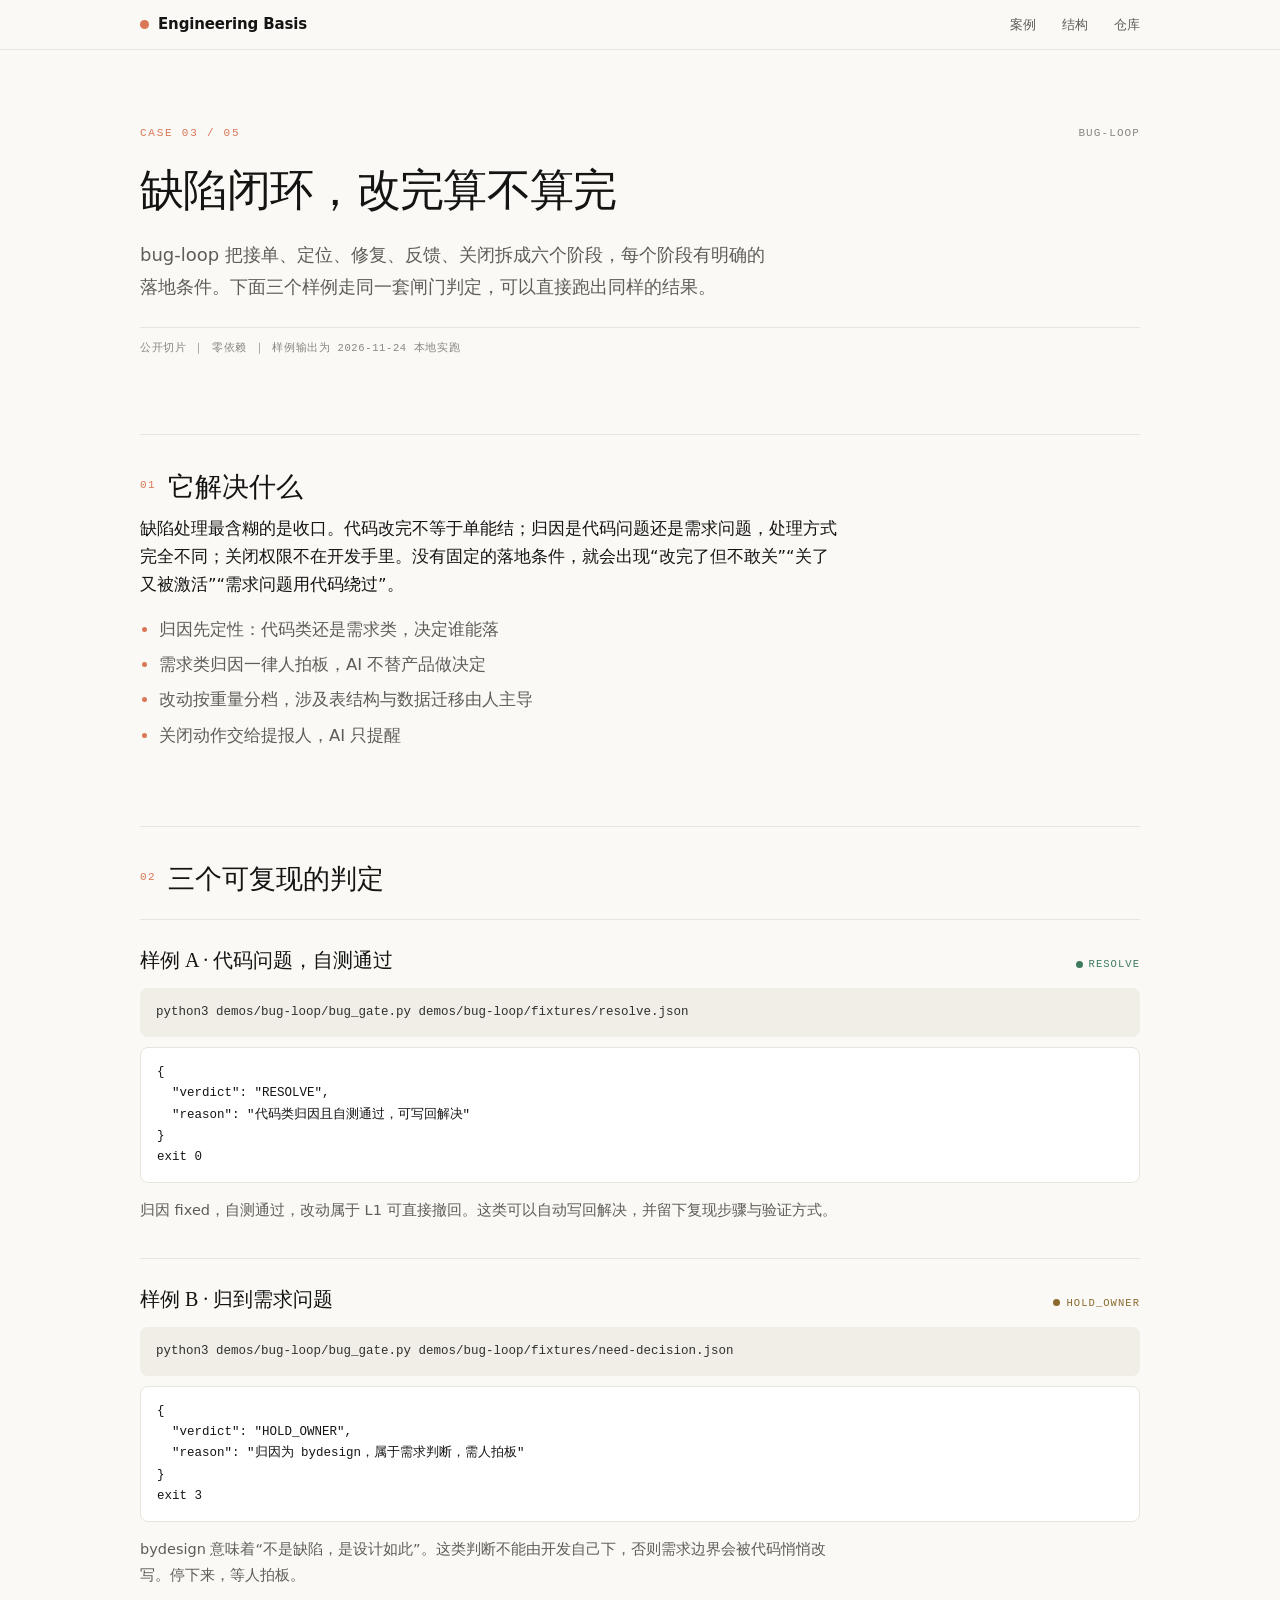
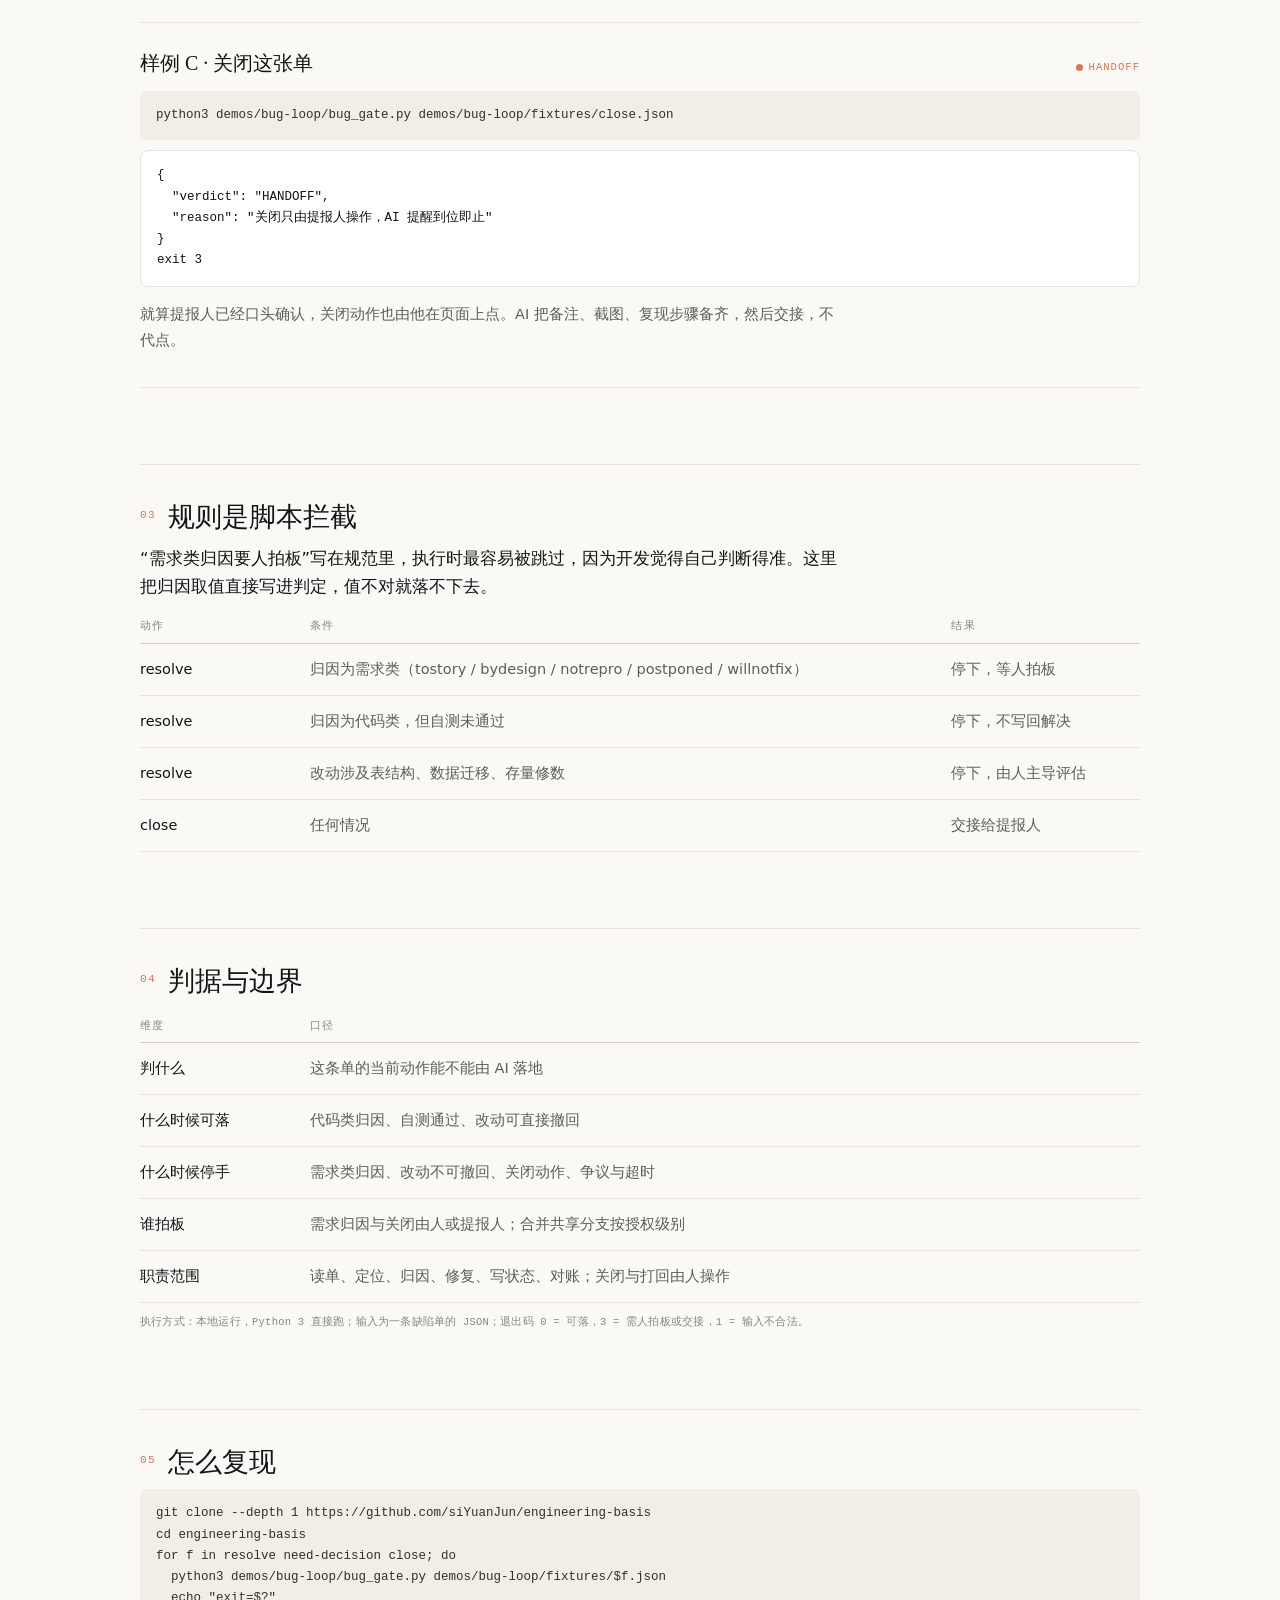
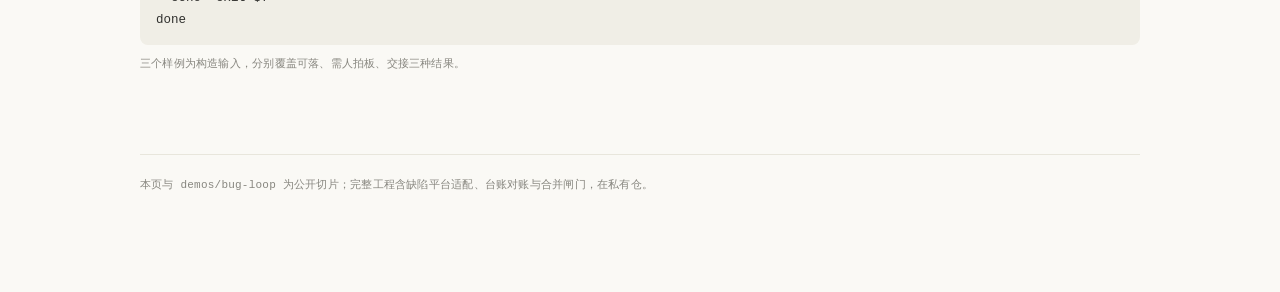
==== commit 28ad5c4b: "style: 站点改为暖白单栏，衬线标题与珊瑚强调" ====
--- a/cases/bug-loop.html
+++ b/cases/bug-loop.html
@@ -9,32 +9,19 @@
 <body>
 
 <header class="top">
-  <a class="brand" href="../index.html">Engineering Basis</a>
-  <nav>
+  <div class="inner">
+    <a class="brand" href="../index.html"><i></i>Engineering Basis</a>
+    <nav>
     <a href="../index.html#cases">案例</a>
     <a href="../index.html#structure">结构</a>
     <a href="https://github.com/siYuanJun/engineering-basis">仓库</a>
   </nav>
+  </div>
 </header>
 
-<aside class="side">
-  <div class="label">This case</div>
-  <nav>
-    <a href="#s1"><span>01</span>解决什么</a>
-    <a href="#s2"><span>02</span>判定样例</a>
-    <a href="#s3"><span>03</span>脚本拦截</a>
-    <a href="#s4"><span>04</span>判据边界</a>
-    <a href="#s5"><span>05</span>复现</a>
-  </nav>
-  <div class="side-foot">
-    <a href="../index.html">← 案例索引</a>
-    5 CASES · 0 DEPS
-  </div>
-</aside>
+<main class="wrap">
 
-<main class="main">
-
-  <div class="kicker"><span class="lead-word">CASE 03 / 05</span><span>BUG-LOOP</span></div>
+  <div class="eyebrow"><span>CASE 03 / 05</span><span class="r">BUG-LOOP</span></div>
   <h1>缺陷闭环，改完算不算完</h1>
   <p class="lead">bug-loop 把接单、定位、修复、反馈、关闭拆成六个阶段，每个阶段有明确的落地条件。下面三个样例走同一套闸门判定，可以直接跑出同样的结果。</p>
   <div class="meta">公开切片 ｜ 零依赖 ｜ 样例输出为 2026-11-24 本地实跑</div>
--- a/assets/base.css
+++ b/assets/base.css
@@ -1,226 +1,205 @@
 :root{
-  --bg:#F1F2EF;
-  --bg-2:#EAEBE7;
-  --ink:#171A1C;
-  --ink-2:#4D5659;
-  --ink-3:#7C8588;
-  --line:#D7DAD6;
-  --line-2:#B9BFBA;
-  --signal:#C2412D;
-  --pass:#2F6B52;
-  --warn:#8A5A16;
-  --top:#14181A;
-  --sans:"PingFang SC","HarmonyOS Sans SC","Noto Sans CJK SC","Microsoft YaHei",system-ui,sans-serif;
+  --bg:#FAF9F5;
+  --soft:#F0EEE6;
+  --ink:#141413;
+  --ink-2:#5E5D59;
+  --ink-3:#87867F;
+  --line:#E8E6DC;
+  --line-2:#D1CFC5;
+  --coral:#D97757;
+  --coral-2:#C15F3C;
+  --green:#3D7A5E;
+  --serif:"Tiempos Headline","Songti SC","Noto Serif CJK SC","Source Han Serif SC",Georgia,serif;
+  --sans:"Styrene B","PingFang SC","Noto Sans CJK SC","Microsoft YaHei",system-ui,sans-serif;
   --mono:"JetBrains Mono","IBM Plex Mono",ui-monospace,SFMono-Regular,Menlo,Consolas,monospace;
-  --measure:920px;
+  --page:1080px;
 }
 *{box-sizing:border-box}
 html{-webkit-text-size-adjust:100%;scroll-behavior:smooth}
 body{
-  margin:0;padding-top:54px;background:var(--bg);color:var(--ink);
-  font:16px/1.78 var(--sans);
+  margin:0;background:var(--bg);color:var(--ink);
+  font:16.5px/1.72 var(--sans);
   -webkit-font-smoothing:antialiased;
 }
 a{color:inherit}
-a:focus-visible{outline:2px solid var(--signal);outline-offset:3px}
-
-/* 顶部条 */
+a:focus-visible{outline:2px solid var(--coral);outline-offset:3px}
+
+/* 顶部导航：浅色，细线，无深色块 */
 .top{
-  position:fixed;top:0;left:0;right:0;height:54px;z-index:40;
-  background:var(--top);color:#E8EBE9;
-  display:flex;align-items:center;justify-content:space-between;
-  padding:0 26px;border-bottom:1px solid #262B2E;
-}
-.top .brand{
-  font:11.5px/1 var(--mono);letter-spacing:.24em;text-transform:uppercase;
-  color:#F2F4F2;text-decoration:none;
-}
-.top nav{display:flex;gap:22px;align-items:center}
-.top nav a{
-  font:11.5px/1 var(--mono);letter-spacing:.08em;color:#9FA7A6;text-decoration:none;
-}
-.top nav a:hover{color:#fff}
-
-/* 左侧索引 */
-.side{
-  position:fixed;top:54px;left:0;bottom:0;width:206px;
-  background:var(--bg-2);border-right:1px solid var(--line);
-  padding:26px 18px 24px;overflow-y:auto;
-}
-.side .label{
-  font:10px/1 var(--mono);letter-spacing:.22em;text-transform:uppercase;
-  color:var(--ink-3);padding-left:10px;margin-bottom:16px;
-}
-.side nav a{
-  display:grid;grid-template-columns:24px 1fr;align-items:baseline;
-  padding:9px 0 9px 8px;border-left:2px solid transparent;
-  font:12px/1.5 var(--mono);color:var(--ink-2);text-decoration:none;
-}
-.side nav a span{color:var(--ink-3);font-size:10.5px}
-.side nav a:hover{color:var(--ink)}
-.side nav a.on{color:var(--ink);border-left-color:var(--signal);background:rgba(194,65,45,.055)}
-.side nav a.on span{color:var(--signal)}
-.side-foot{
-  margin-top:26px;padding-top:16px;border-top:1px solid var(--line);
-  font:10.5px/2 var(--mono);letter-spacing:.1em;color:var(--ink-3);
-}
-.side-foot a{display:block;color:var(--ink-2);text-decoration:none;margin-bottom:10px}
-.side-foot a:hover{color:var(--signal)}
-
-/* 正文 */
-.main{margin-left:206px;padding:36px 56px 96px}
-.main > *{max-width:var(--measure)}
-
-.kicker{
-  display:flex;justify-content:space-between;align-items:baseline;gap:20px;
-  padding-bottom:12px;border-bottom:1px solid var(--line-2);
-  font:10.5px/1.4 var(--mono);letter-spacing:.14em;text-transform:uppercase;color:var(--ink-3);
-}
-.kicker .lead-word{color:var(--signal)}
+  position:sticky;top:0;z-index:30;
+  background:rgba(250,249,245,.92);
+  backdrop-filter:blur(10px);
+  border-bottom:1px solid var(--line);
+}
+.top .inner{
+  max-width:var(--page);margin:0 auto;padding:17px 40px;
+  display:flex;align-items:center;justify-content:space-between;gap:24px;
+}
+.brand{
+  display:flex;align-items:center;gap:9px;
+  font:15px/1 var(--sans);font-weight:600;letter-spacing:-.01em;
+  text-decoration:none;color:var(--ink);white-space:nowrap;
+}
+.brand i{
+  width:9px;height:9px;border-radius:50%;background:var(--coral);display:block;flex:none;
+}
+.top nav{display:flex;gap:26px}
+.top nav a{font:13px/1 var(--sans);color:var(--ink-2);text-decoration:none}
+.top nav a:hover{color:var(--ink)}
+
+.wrap{max-width:var(--page);margin:0 auto;padding:0 40px 96px}
+
+.eyebrow{
+  display:flex;align-items:baseline;justify-content:space-between;gap:20px;
+  font:11px/1.4 var(--mono);letter-spacing:.16em;text-transform:uppercase;
+  color:var(--coral);padding-top:76px;
+}
+.eyebrow .r{color:var(--ink-3);letter-spacing:.1em}
 
 h1{
-  font-size:clamp(28px,3.4vw,34px);line-height:1.36;font-weight:600;
-  letter-spacing:-.012em;margin:22px 0 16px;
-}
-.lead{color:var(--ink-2);font-size:16px;line-height:1.85;margin:0 0 8px;max-width:62ch}
+  font-family:var(--serif);font-weight:500;
+  font-size:clamp(32px,4vw,44px);line-height:1.26;letter-spacing:-.015em;
+  margin:22px 0 20px;max-width:20em;
+}
+.lead{color:var(--ink-2);font-size:18px;line-height:1.78;margin:0;max-width:640px}
+
 .meta{
   font:10.5px/1.7 var(--mono);letter-spacing:.06em;color:var(--ink-3);
-  margin:24px 0 0;padding:10px 0;border-top:1px solid var(--line);border-bottom:1px solid var(--line);
-}
-
-h2{
-  position:relative;font-size:17px;font-weight:600;line-height:1.5;
-  margin:48px 0 14px;padding:24px 0 0 46px;border-top:1px solid var(--line);
-}
-h2 .n{
-  position:absolute;left:0;top:26px;
-  font:10.5px/1 var(--mono);letter-spacing:.1em;color:var(--signal);
-}
-h3{font-size:14px;font-weight:600;margin:26px 0 8px;color:var(--ink)}
-
-p{margin:0 0 14px;max-width:76ch}
-ul{margin:0 0 18px;padding-left:1.1em;max-width:76ch}
-li{margin:0 0 6px;color:var(--ink-2)}
-li::marker{color:var(--line-2)}
-
-/* 案例索引表 */
-.idx{width:100%;border-collapse:collapse;margin:8px 0 0;font-size:14px}
-.idx th{
-  font:10px/1.4 var(--mono);letter-spacing:.14em;text-transform:uppercase;
-  color:var(--ink-3);text-align:left;font-weight:400;
-  padding:0 14px 9px 0;border-bottom:1px solid var(--ink);
-}
-.idx td{padding:16px 14px 16px 0;border-bottom:1px solid var(--line);vertical-align:top}
-.idx tr:hover td{background:rgba(255,255,255,.55)}
-.idx .no{width:44px;font:11px/1.5 var(--mono);color:var(--signal);padding-top:18px}
-.idx .name{width:38%}
-.idx .name a{display:block;font-weight:600;font-size:15.5px;text-decoration:none;color:var(--ink)}
-.idx .name a:hover{color:var(--signal)}
-.idx .name .sub{display:block;color:var(--ink-2);font-size:12.5px;line-height:1.7;margin-top:4px}
-.idx .in,.idx .out2{font:11px/1.7 var(--mono);color:var(--ink-2);letter-spacing:.02em}
-.idx .out2 .v{white-space:nowrap}
-
-.v{font:10.5px/1 var(--mono);letter-spacing:.1em}
-.v.block{color:var(--signal)}
-.v.pass{color:var(--pass)}
-.v.warn{color:var(--warn)}
-
-/* 规格行 */
+  margin:24px 0 0;padding-top:12px;border-top:1px solid var(--line);
+}
+
+.actions{display:flex;gap:12px;margin:30px 0 0;flex-wrap:wrap}
+.btn{
+  display:inline-flex;align-items:center;height:44px;padding:0 22px;border-radius:8px;
+  font:14px/1 var(--sans);text-decoration:none;
+  background:var(--coral);color:#fff;border:1px solid var(--coral);
+  transition:background .16s,border-color .16s;
+}
+.btn:hover{background:var(--coral-2);border-color:var(--coral-2)}
+.btn.ghost{background:transparent;color:var(--ink);border-color:var(--line-2)}
+.btn.ghost:hover{border-color:var(--ink-2);background:transparent}
+
 .figures{
   display:grid;grid-template-columns:repeat(4,1fr);
-  margin:28px 0 0;padding:0;border-top:1px solid var(--line-2);border-bottom:1px solid var(--line);
-}
-.figures div{padding:13px 14px 13px 0;border-right:1px solid var(--line)}
+  margin:64px 0 0;padding:0;border-top:1px solid var(--line);border-bottom:1px solid var(--line);
+}
+.figures div{padding:22px 20px 22px 0;border-right:1px solid var(--line)}
 .figures div:last-child{border-right:0}
-.figures dt{font:10px/1 var(--mono);letter-spacing:.14em;text-transform:uppercase;color:var(--ink-3)}
-.figures dd{margin:8px 0 0;font:20px/1 var(--mono);color:var(--ink)}
-
-/* 文件树 */
+.figures dt{font:10.5px/1 var(--mono);letter-spacing:.14em;text-transform:uppercase;color:var(--ink-3)}
+.figures dd{margin:12px 0 0;font-family:var(--serif);font-size:32px;line-height:1;color:var(--ink)}
+
+h2{
+  font-family:var(--serif);font-weight:500;font-size:27px;line-height:1.4;
+  margin:76px 0 8px;padding-top:34px;border-top:1px solid var(--line);
+}
+h2 .n{
+  display:inline-block;font:11px/1 var(--mono);letter-spacing:.12em;color:var(--coral);
+  position:relative;top:-8px;margin-right:12px;
+}
+
+p{margin:0 0 16px;max-width:700px}
+ul{margin:0 0 20px;padding-left:1.15em;max-width:700px}
+li{margin:0 0 7px;color:var(--ink-2)}
+li::marker{color:var(--coral)}
+
+/* 案例列表：行式，无表格 */
+.list{display:block;margin-top:18px}
+.list a{
+  display:grid;grid-template-columns:1fr auto;align-items:baseline;gap:24px;
+  padding:24px 0;border-bottom:1px solid var(--line);
+  text-decoration:none;color:inherit;transition:color .15s;
+}
+.list a:hover .t{color:var(--coral)}
+.list .t{font:19px/1.4 var(--sans);font-weight:500;letter-spacing:-.01em}
+.list .sub{display:block;margin-top:6px;font:14.5px/1.6 var(--sans);color:var(--ink-2)}
+.list .v{font:10.5px/1.7 var(--mono);letter-spacing:.1em;color:var(--ink-3);text-align:right;white-space:nowrap}
+
+.block{color:var(--coral)}
+.v.block{color:var(--coral)}
+.pass{color:var(--green)}
+.v.pass{color:var(--green)}
+.warn{color:#8A6A2F}
+.v.warn{color:#8A6A2F}
+
+/* 判定块 */
+.cards{display:grid;grid-template-columns:minmax(0,1fr);margin:20px 0 0}
+.card{border-top:1px solid var(--line);padding:26px 0 10px;min-width:0}
+.card:last-child{border-bottom:1px solid var(--line)}
+.hd{display:flex;justify-content:space-between;align-items:baseline;gap:20px;margin-bottom:14px}
+.hd b{font-family:var(--serif);font-weight:500;font-size:20px;line-height:1.4;min-width:0}
+.badge{
+  position:relative;flex:none;
+  font:10.5px/1 var(--mono);letter-spacing:.1em;padding:3px 0 3px 13px;
+}
+.badge::before{content:"";position:absolute;left:0;top:50%;width:7px;height:7px;border-radius:50%;margin-top:-3.5px}
+.badge.block{color:var(--coral)}
+.badge.block::before{background:var(--coral)}
+.badge.approve{color:var(--green)}
+.badge.approve::before{background:var(--green)}
+.badge.escalate{color:#8A6A2F}
+.badge.escalate::before{background:#8A6A2F}
+
+.cmd{
+  font:12.5px/1.7 var(--mono);color:#30302E;background:var(--soft);
+  border-radius:8px;padding:14px 16px;margin:0 0 10px;
+  white-space:pre;overflow-x:auto;
+}
+.out{
+  font:12.5px/1.7 var(--mono);color:var(--ink);background:#fff;
+  border:1px solid var(--line);border-radius:8px;
+  padding:14px 16px;margin:0 0 14px;white-space:pre-wrap;overflow-wrap:anywhere;
+}
+.say{color:var(--ink-2);font-size:14.5px;line-height:1.8;margin:0 0 24px;max-width:700px}
+
+.rule{border-top:1px solid var(--line);border-bottom:1px solid var(--line);padding:22px 0 12px;margin:20px 0}
+.rule b{display:block;font-family:var(--serif);font-weight:500;font-size:17px;margin-bottom:12px}
+
+table{width:100%;border-collapse:collapse;margin:18px 0 10px;font-size:14.5px}
+th{
+  font:10.5px/1.4 var(--mono);letter-spacing:.12em;text-transform:uppercase;
+  color:var(--ink-3);text-align:left;font-weight:400;
+  padding:0 16px 9px 0;border-bottom:1px solid var(--line-2);
+}
+td{padding:13px 16px 13px 0;border-bottom:1px solid var(--line);vertical-align:top;color:var(--ink-2)}
+td:first-child{width:170px;color:var(--ink);font-weight:500}
+
+.k{font:10.5px/1.85 var(--mono);color:var(--ink-3);max-width:720px;letter-spacing:.02em}
+
+.quote{
+  font-family:var(--serif);font-size:23px;line-height:1.62;font-weight:500;
+  color:var(--ink);border-left:2px solid var(--coral);
+  padding:2px 0 2px 24px;margin:22px 0 0;max-width:660px;
+}
+
 .tree{
-  font:12px/2 var(--mono);color:var(--ink-2);
-  background:#F7F8F5;border:1px solid var(--line);border-left:3px solid var(--line-2);
-  padding:14px 18px;margin:10px 0 0;overflow-x:auto;white-space:pre;
-}
-.tree b{color:var(--ink);font-weight:500}
-
-/* 判定块 */
-.cards{display:grid;grid-template-columns:minmax(0,1fr);margin:10px 0 4px}
-.card{border-top:1px solid var(--line);padding:22px 0 8px;min-width:0}
-.card:last-child{border-bottom:1px solid var(--line)}
-.hd{display:flex;justify-content:space-between;align-items:baseline;gap:18px;margin-bottom:13px}
-.hd b{font-size:15px;font-weight:600;min-width:0}
-.badge{
-  position:relative;flex:none;margin-right:-.1em;
-  font:10.5px/1 var(--mono);letter-spacing:.1em;padding:4px 0 4px 14px;
-}
-.badge::before{content:"";position:absolute;left:0;top:50%;width:6px;height:6px;margin-top:-3px}
-.badge.block{color:var(--signal)}
-.badge.block::before{background:var(--signal)}
-.badge.approve{color:var(--pass)}
-.badge.approve::before{background:var(--pass)}
-.badge.escalate{color:var(--warn)}
-.badge.escalate::before{background:var(--warn);transform:rotate(45deg)}
-
-.cmd{
-  font:12px/1.75 var(--mono);color:#DDE3E0;background:#1B2023;
-  border-left:3px solid #39423F;
-  padding:12px 15px;margin:0 0 8px;white-space:pre;overflow-x:auto;
-}
-.out{
-  font:12px/1.75 var(--mono);color:var(--ink);background:#F7F8F5;
-  border:1px solid var(--line);border-left:3px solid var(--line-2);
-  padding:12px 15px;margin:0 0 13px;white-space:pre-wrap;overflow-wrap:anywhere;
-}
-.say{color:var(--ink-2);font-size:13.5px;line-height:1.85;margin:0 0 22px;max-width:74ch}
-
-.rule{border-top:1px solid var(--line);border-bottom:1px solid var(--line);padding:18px 0 10px;margin:16px 0}
-.rule b{display:block;font-size:14px;font-weight:600;margin-bottom:11px}
-
-table{width:100%;border-collapse:collapse;margin:12px 0 10px;font-size:13.5px}
-th{
-  font:10px/1.4 var(--mono);letter-spacing:.12em;text-transform:uppercase;
-  color:var(--ink-3);text-align:left;padding:0 14px 8px 0;
-  border-bottom:1px solid var(--ink);font-weight:400;
-}
-td{padding:12px 14px 12px 0;border-bottom:1px solid var(--line);vertical-align:top;color:var(--ink-2)}
-td:first-child{width:160px;color:var(--ink);font-weight:600}
-
-.k{font:10.5px/1.9 var(--mono);color:var(--ink-3);max-width:76ch;letter-spacing:.02em}
-
-.quote{
-  font-size:16px;line-height:1.9;color:var(--ink);border-left:2px solid var(--signal);
-  padding:4px 0 4px 20px;margin:10px 0 0;max-width:58ch;
+  font:12.5px/2 var(--mono);color:var(--ink-2);background:#fff;
+  border:1px solid var(--line);border-radius:8px;
+  padding:16px 20px;margin:18px 0 0;overflow-x:auto;white-space:pre;
 }
 
 footer{
-  margin-top:64px;padding-top:16px;border-top:1px solid var(--line-2);
-  font:10.5px/1.9 var(--mono);color:var(--ink-3);letter-spacing:.02em;
-}
-
-@media (max-width:1000px){
-  .side{display:none}
-  .main{margin-left:0;padding:32px 28px 80px}
+  margin-top:80px;padding-top:20px;border-top:1px solid var(--line);
+  font:11px/1.9 var(--mono);color:var(--ink-3);letter-spacing:.02em;
+}
+
+@media (max-width:860px){
+  .top .inner{padding:15px 20px}
   .top nav{gap:16px}
-}
-@media (max-width:760px){
-  body{padding-top:50px}
-  .top{padding:0 18px;height:50px}
-  .main{padding:28px 18px 64px}
-  h1{font-size:25px;line-height:1.42}
-  .lead{font-size:15px}
-  h2{padding-left:0;margin-top:40px}
-  h2 .n{position:static;display:block;margin-bottom:6px}
-  .kicker span:last-child{display:none}
-  .tree{white-space:pre-wrap;overflow-wrap:anywhere;font-size:11px}
-  .figures{grid-template-columns:repeat(2,1fr)}
+  .top nav a{font-size:12.5px}
+  .top nav a:nth-child(2),.top nav a:nth-child(3){display:none}
+  .brand{font-size:14px}
+  .wrap{padding:0 20px 72px}
+  .eyebrow{padding-top:48px}
+  h1{font-size:32px;line-height:1.28}
+  .lead{font-size:16px}
+  .figures{grid-template-columns:repeat(2,1fr);margin-top:44px}
   .figures div:nth-child(2){border-right:0}
+  .figures div:nth-child(3),.figures div:nth-child(4){border-top:1px solid var(--line)}
+  h2{font-size:22px;margin-top:56px}
   .hd{flex-direction:column;gap:6px;align-items:flex-start}
-  .idx thead{display:none}
-  .idx tr{display:block;padding:14px 0;border-bottom:1px solid var(--line)}
-  .idx td{display:block;padding:0;border:0;width:auto}
-  .idx tr:hover td{background:none}
-  .idx .no{padding:0 0 4px}
-  .idx .name{padding-bottom:6px}
-  .idx .in{padding-bottom:2px}
-  td:first-child{width:auto}
-}
+  .list a{grid-template-columns:1fr;gap:6px;padding:20px 0}
+  .list .v{text-align:left}
+  .quote{font-size:19px}
+  td:first-child{width:120px}
+  .tree{white-space:pre-wrap;overflow-wrap:anywhere;font-size:11.5px}
+}
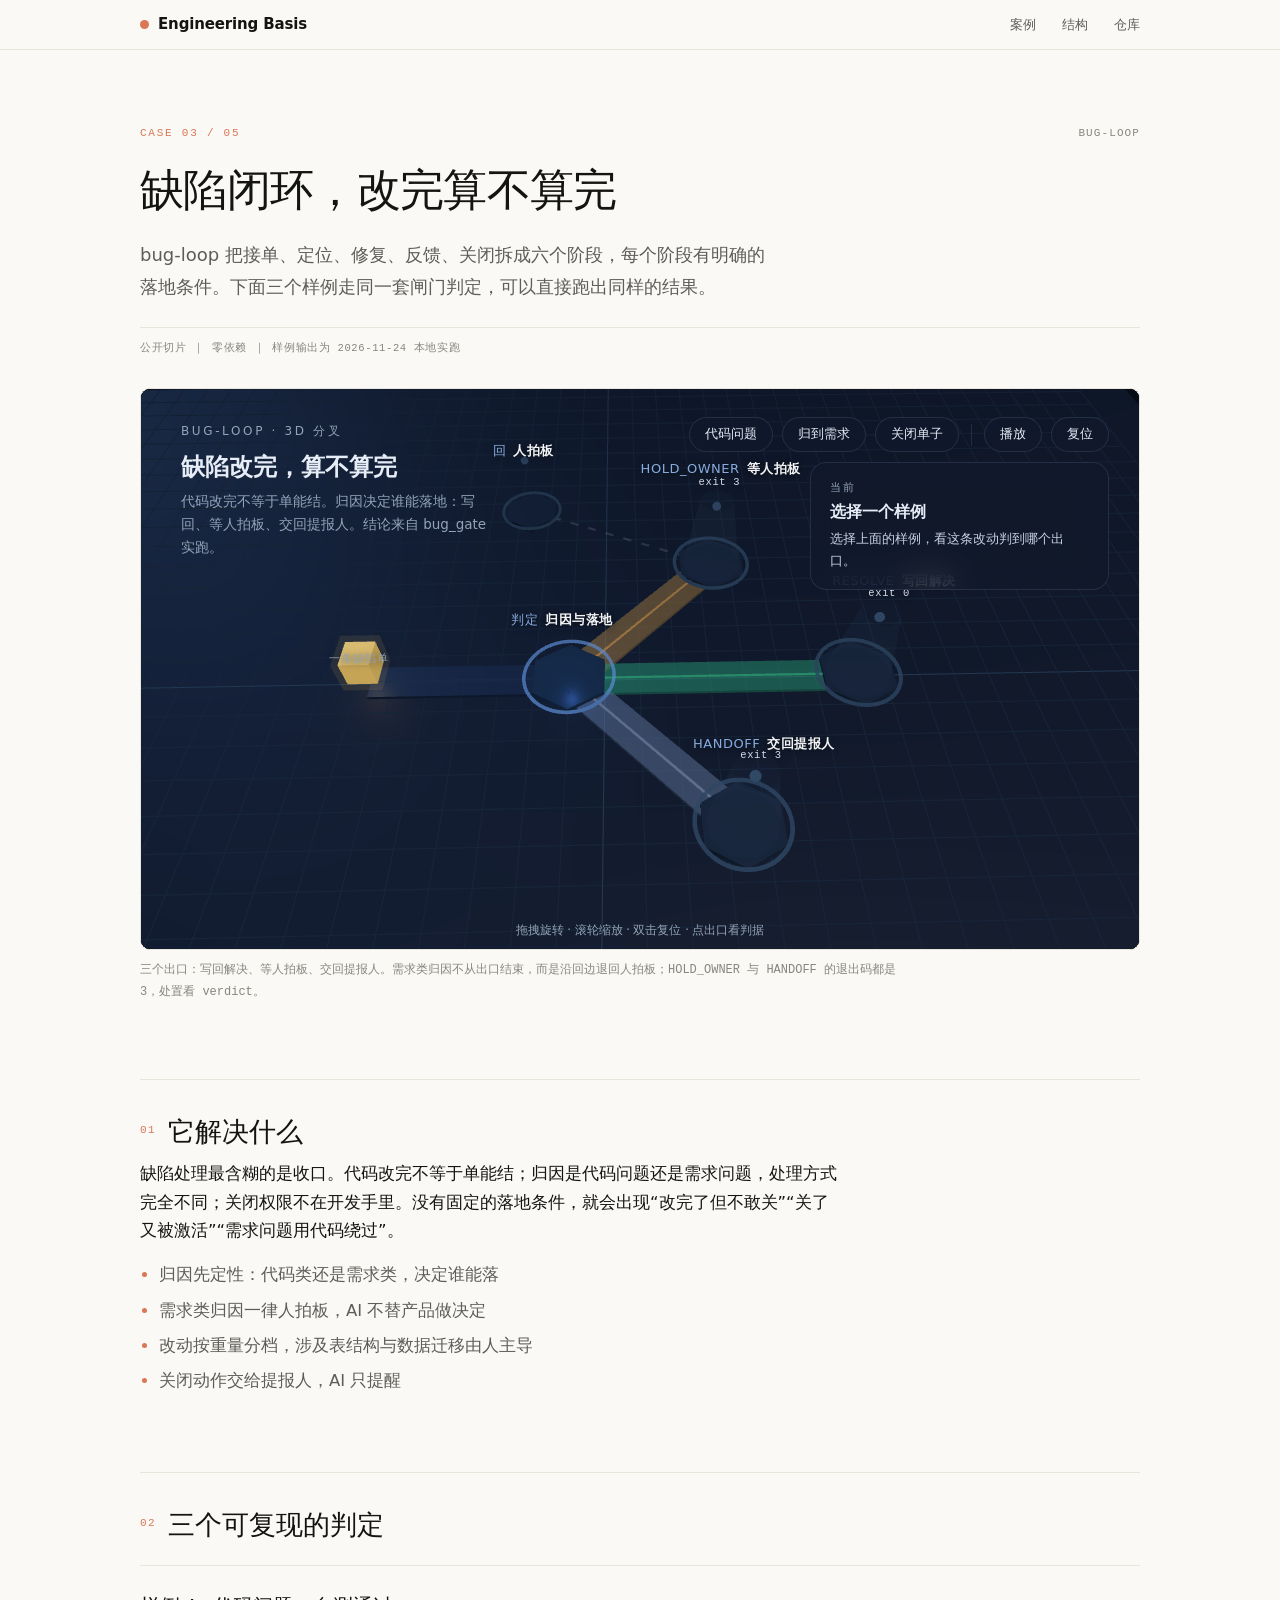
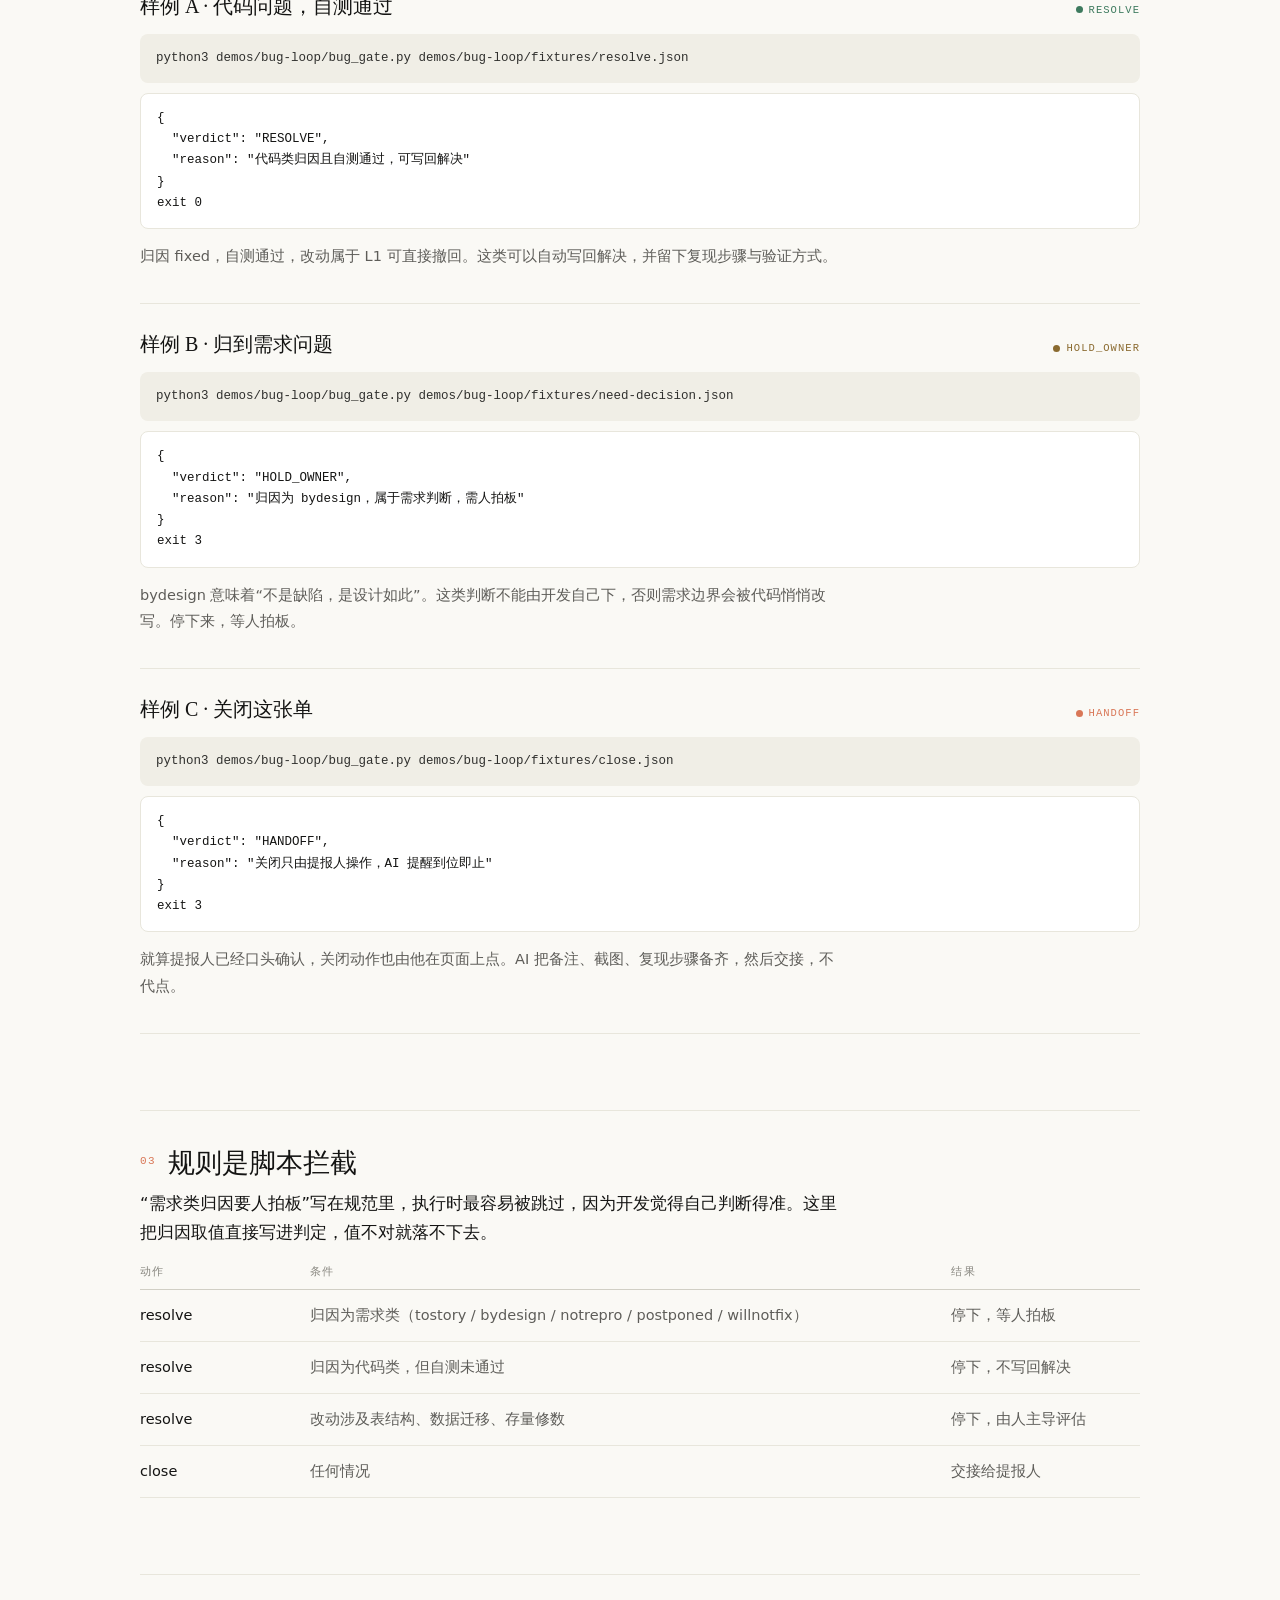
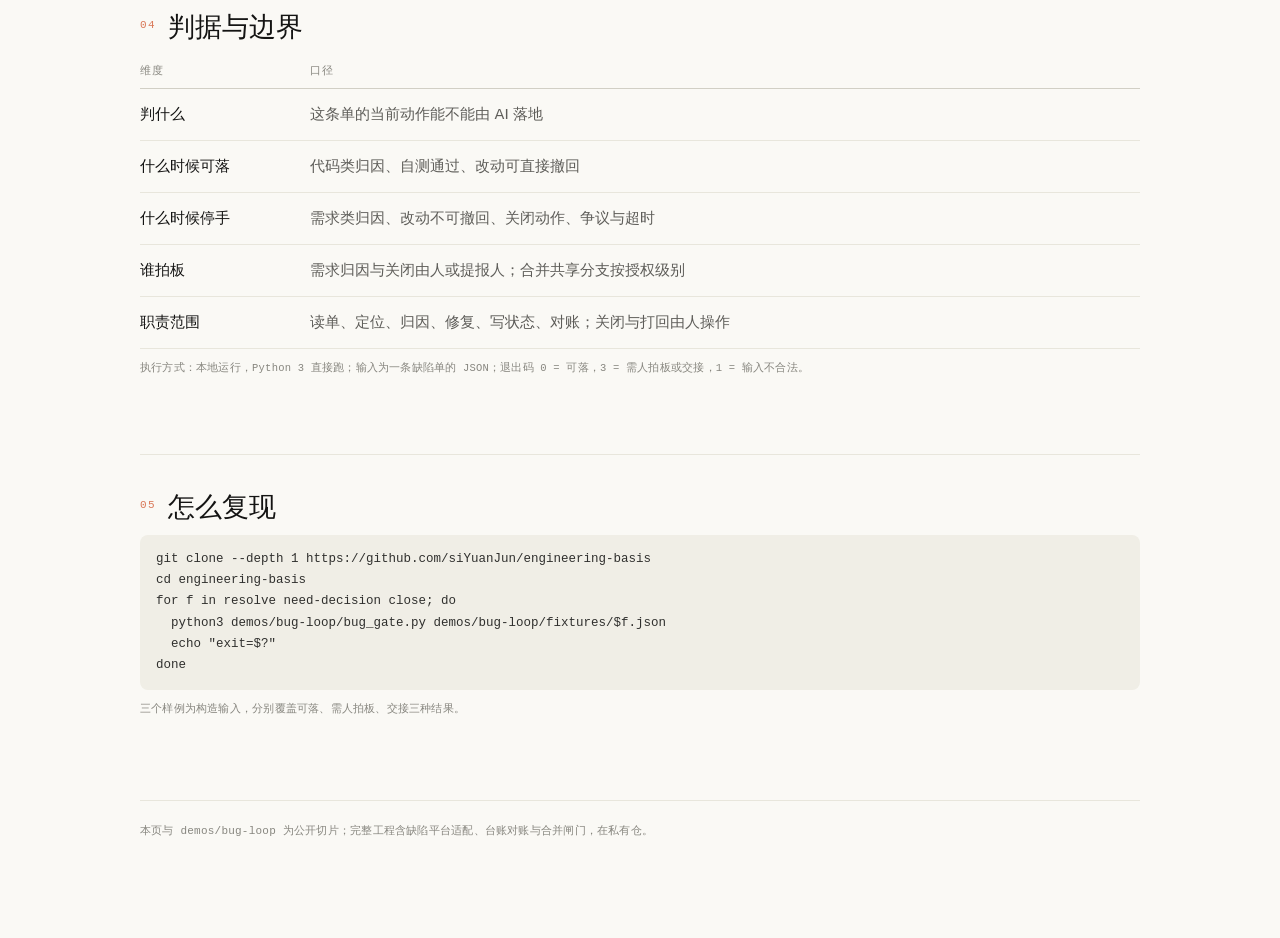
==== commit 73e4dc80: "缺陷闭环加 3D 分叉场景：需求类归因走回边到人拍板" ====
--- a/cases/bug-loop.html
+++ b/cases/bug-loop.html
@@ -25,6 +25,18 @@
   <h1>缺陷闭环，改完算不算完</h1>
   <p class="lead">bug-loop 把接单、定位、修复、反馈、关闭拆成六个阶段，每个阶段有明确的落地条件。下面三个样例走同一套闸门判定，可以直接跑出同样的结果。</p>
   <div class="meta">公开切片 ｜ 零依赖 ｜ 样例输出为 2026-11-24 本地实跑</div>
+
+  <figure class="viz">
+    <div class="frame">
+      <a class="fallback" href="../viz/bug-fork.html" target="_blank">
+        <img src="../viz/bug-fork.jpg" alt="缺陷闭环 3D 分叉：需求类归因退回人拍板">
+      </a>
+      <div class="ph">正在载入 3D 场景…</div>
+      <iframe src="../viz/bug-fork.html?embed=1" title="缺陷闭环 3D 分叉" loading="lazy" onload="this.classList.add('ready')"></iframe>
+    </div>
+    <figcaption>三个出口：写回解决、等人拍板、交回提报人。需求类归因不从出口结束，而是沿回边退回人拍板；HOLD_OWNER 与 HANDOFF 的退出码都是 3，处置看 verdict。</figcaption>
+  </figure>
+
 
   <h2 id="s1"><span class="n">01</span>它解决什么</h2>
   <p>缺陷处理最含糊的是收口。代码改完不等于单能结；归因是代码问题还是需求问题，处理方式完全不同；关闭权限不在开发手里。没有固定的落地条件，就会出现“改完了但不敢关”“关了又被激活”“需求问题用代码绕过”。</p>
--- a/assets/base.css
+++ b/assets/base.css
@@ -176,6 +176,16 @@
   border:1px solid var(--line);border-radius:8px;
   padding:16px 20px;margin:18px 0 0;overflow-x:auto;white-space:pre;
 }
+
+
+.viz{margin:30px 0 0}
+.viz .frame{position:relative;width:100%;aspect-ratio:16/9;border:1px solid var(--line);border-radius:10px;overflow:hidden;background:#0B1220}
+.viz .frame .ph{position:absolute;inset:0;display:flex;align-items:center;justify-content:center;color:#93A4B8;font:11.5px/1.6 var(--mono);letter-spacing:.06em}
+.viz .frame iframe{position:absolute;inset:0;width:100%;height:100%;border:0;opacity:0;transition:opacity .5s}
+.viz .frame iframe.ready{opacity:1}
+.viz .fallback{display:none}
+.viz figcaption{margin-top:10px;font:12px/1.8 var(--mono);color:var(--ink-3);max-width:760px}
+.viz figcaption code{font-family:var(--mono);color:var(--ink-2)}
 
 footer{
   margin-top:80px;padding-top:20px;border-top:1px solid var(--line);
@@ -202,4 +212,9 @@
   .quote{font-size:19px}
   td:first-child{width:120px}
   .tree{white-space:pre-wrap;overflow-wrap:anywhere;font-size:11.5px}
-}
+  .viz .frame{aspect-ratio:auto}
+  .viz .frame .ph{display:none}
+  .viz .frame iframe{display:none}
+  .viz .fallback{display:block}
+  .viz .fallback img{width:100%;height:auto;display:block}
+}
